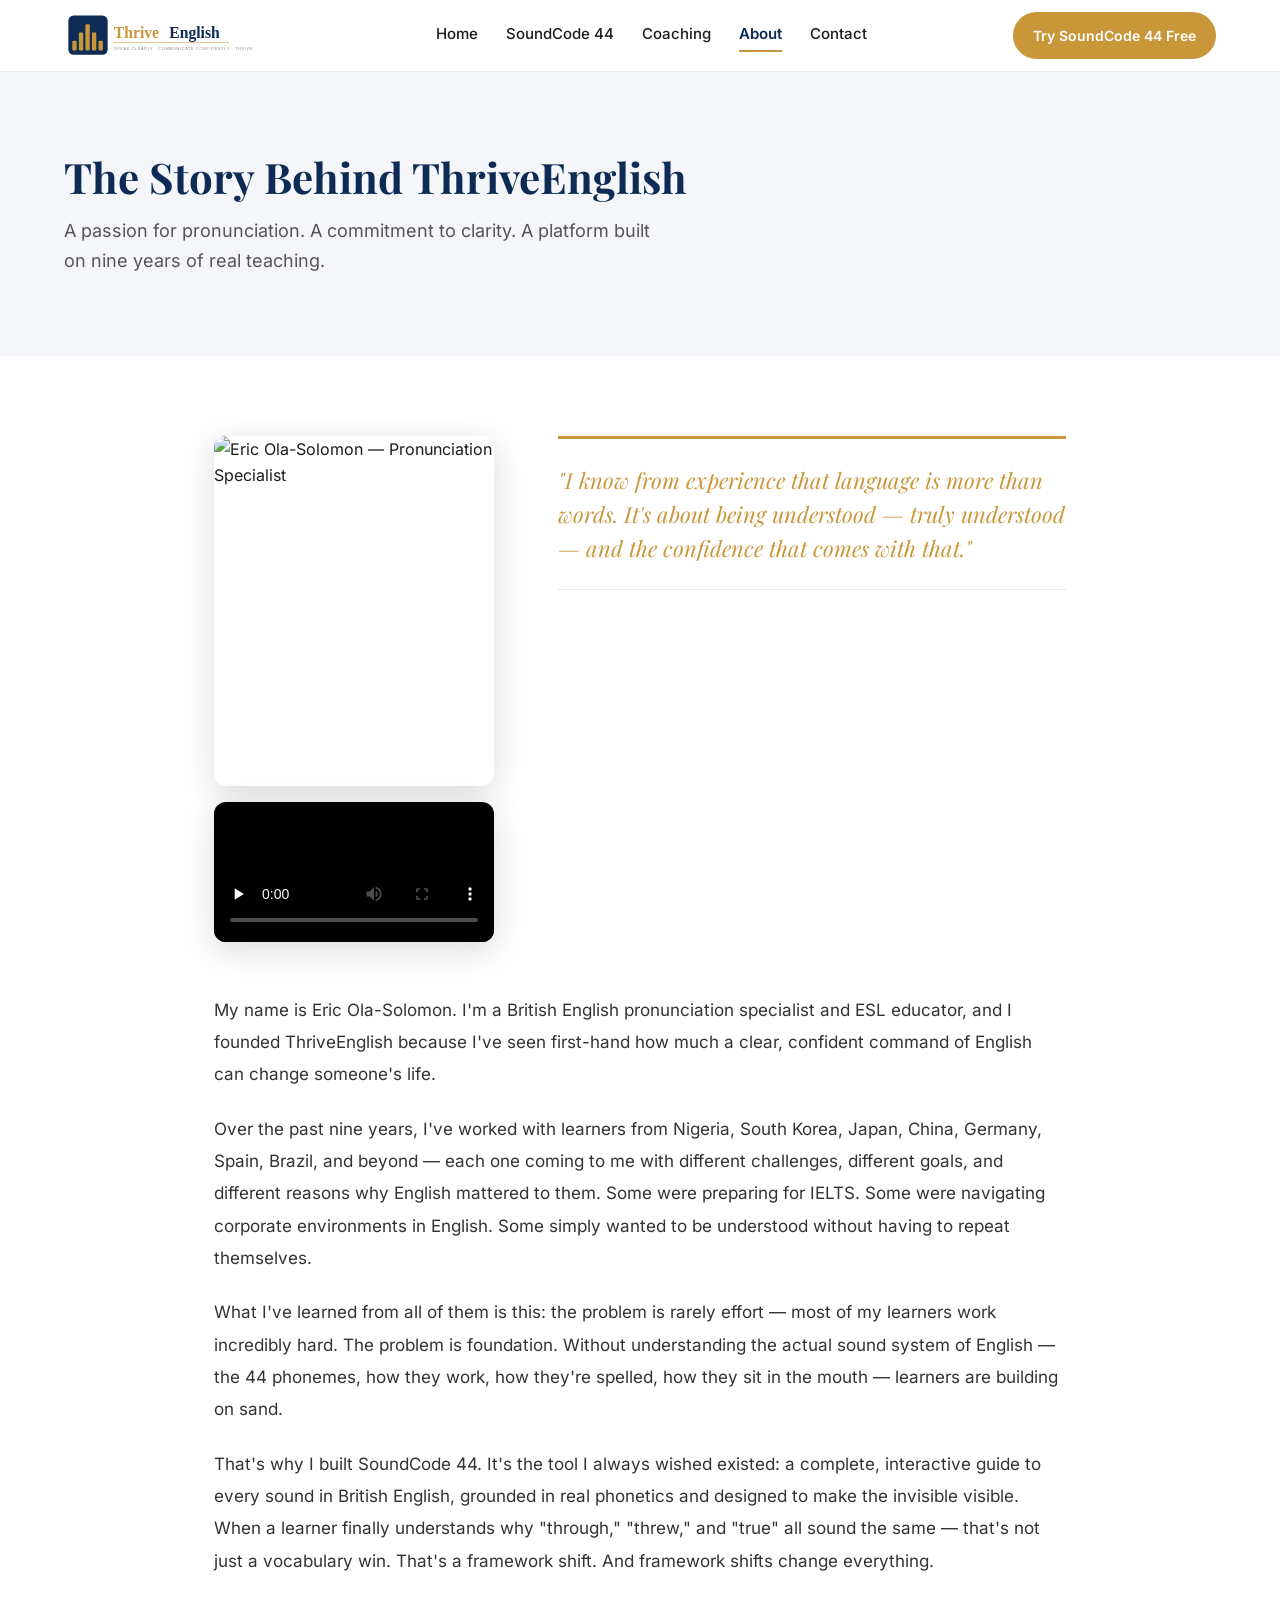
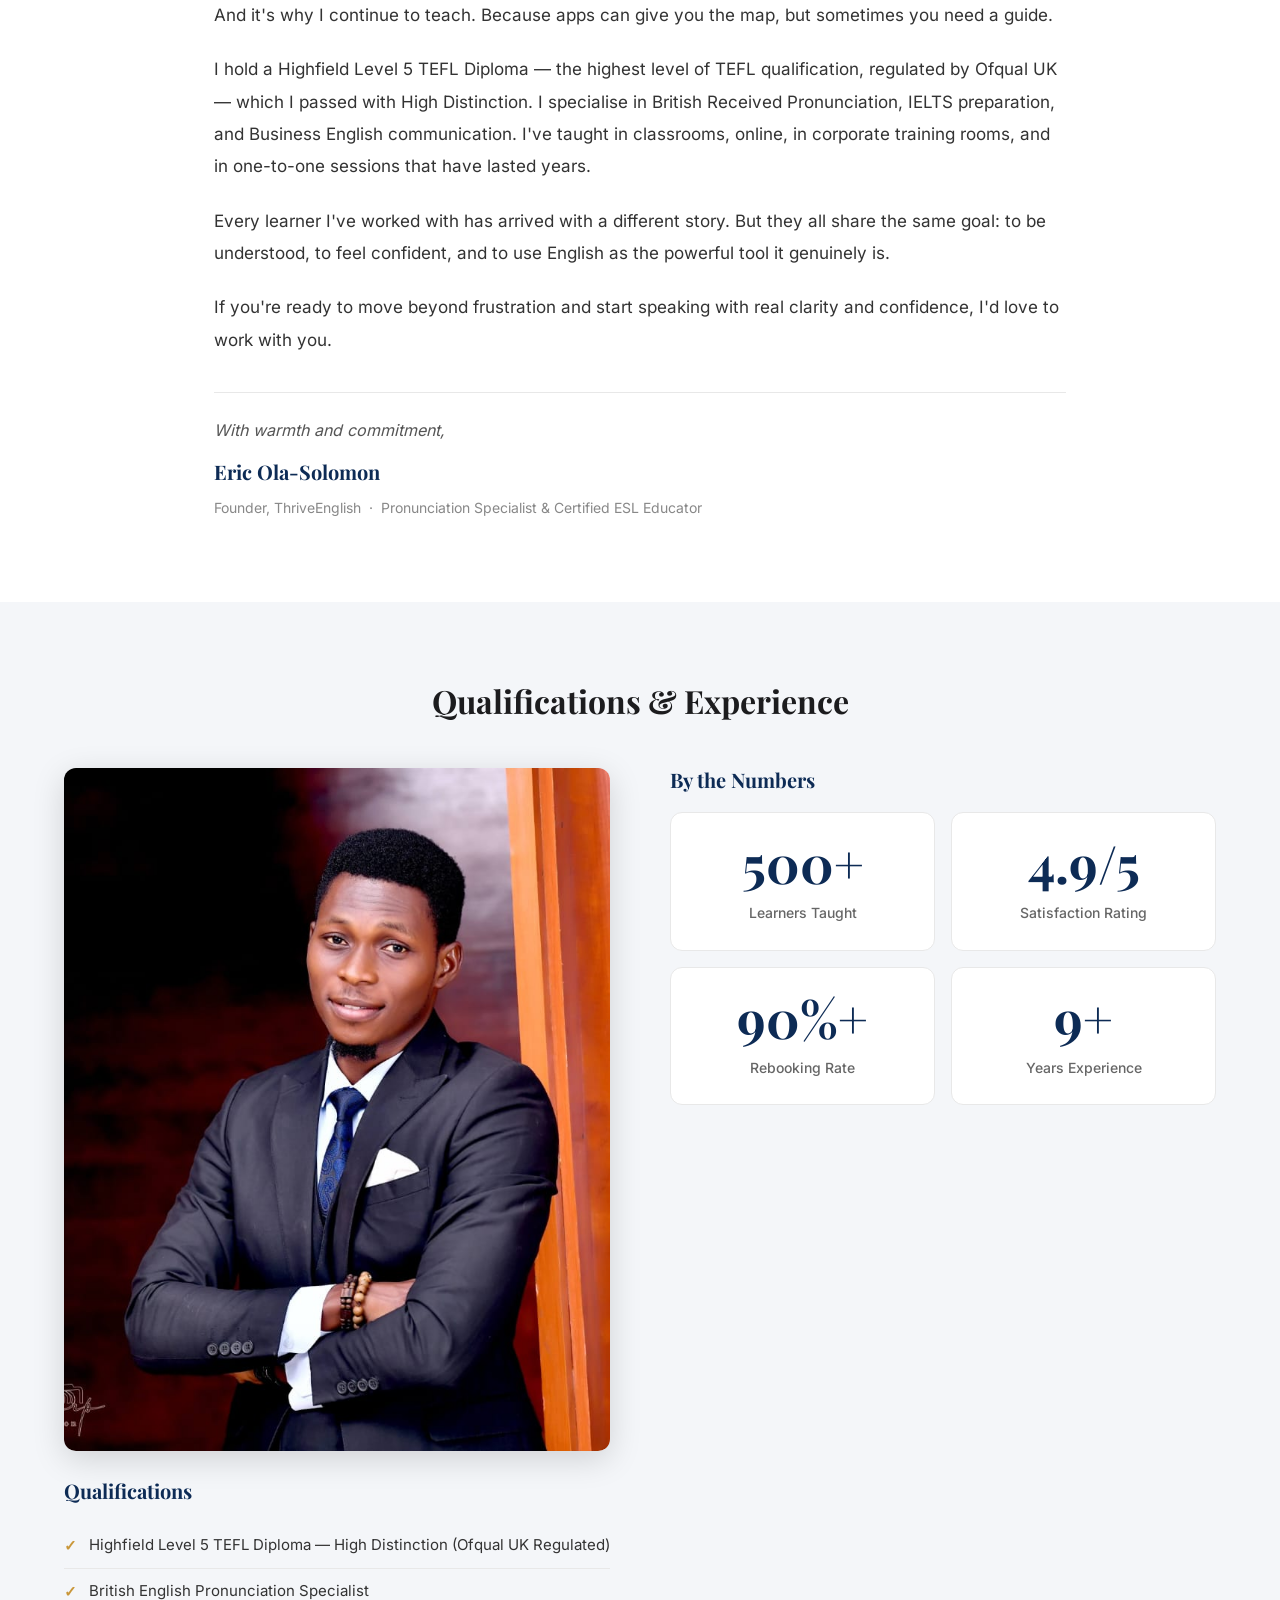
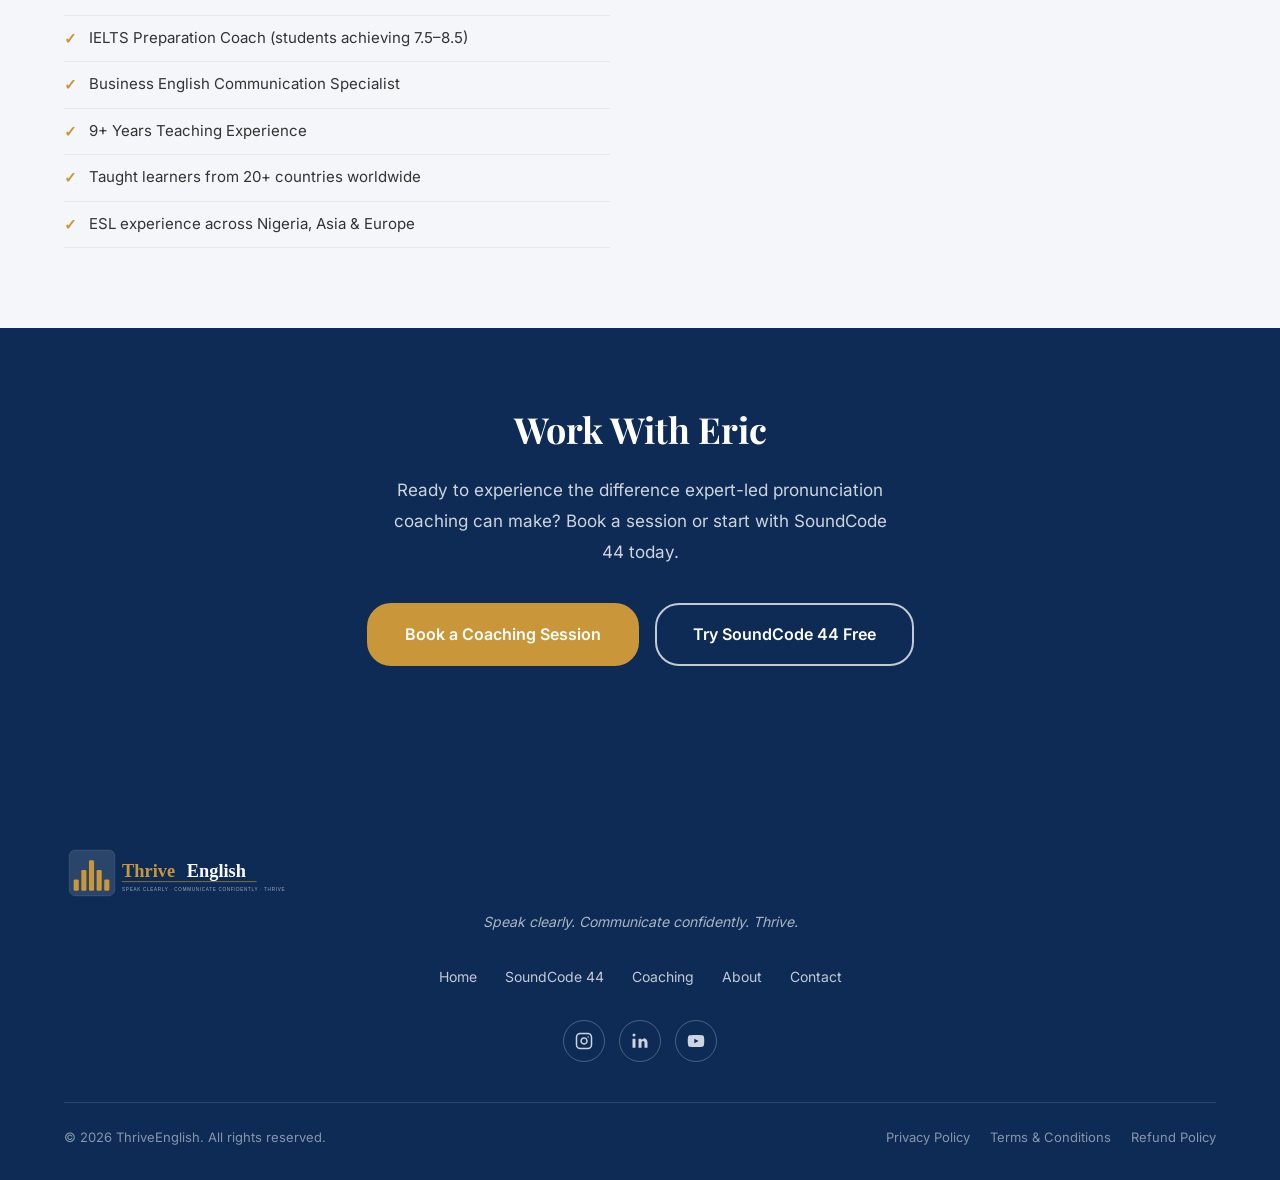
==== about.html @ a42ef521 "Initial commit - ThriveEnglish website" ====
<!DOCTYPE html>
<html lang="en">
<head>
  <meta charset="UTF-8">
  <meta name="viewport" content="width=device-width, initial-scale=1.0">
  <title>About Eric Ola-Solomon | ThriveEnglish</title>
  <meta name="description" content="Meet Eric Ola-Solomon &mdash; British English pronunciation specialist, Highfield Level 5 TEFL qualified with High Distinction, and founder of ThriveEnglish.">
  <meta name="keywords" content="Eric Ola-Solomon, ThriveEnglish founder, British English pronunciation, TEFL qualified, ESL educator, about">
  <meta property="og:title" content="About Eric Ola-Solomon | ThriveEnglish">
  <meta property="og:description" content="Meet Eric Ola-Solomon &mdash; pronunciation specialist, Level 5 TEFL qualified, and founder of ThriveEnglish.">
  <meta property="og:image" content="img/logo-stacked.svg">
  <link rel="icon" type="image/svg+xml" href="img/logo-icon.svg">
  <link rel="apple-touch-icon" href="img/logo-icon.svg">
  <meta property="og:type" content="website">
  <meta property="og:url" content="https://thriveenglish.com/about.html">
  <meta name="twitter:card" content="summary_large_image">
  <meta name="twitter:title" content="About Eric Ola-Solomon | ThriveEnglish">
  <meta name="twitter:description" content="Pronunciation specialist, Level 5 TEFL qualified, and founder of ThriveEnglish.">
  <meta name="twitter:image" content="img/og-image.jpg">
  <link rel="canonical" href="https://thriveenglish.com/about.html">
  <link rel="stylesheet" href="css/style.css">
  <link rel="stylesheet" href="css/pages.css">
</head>
<body>

  <!-- NAVBAR -->
  <nav class="navbar" id="navbar" role="navigation" aria-label="Main navigation">
    <div class="nav-container">
      <a href="index.html" class="nav-logo" aria-label="ThriveEnglish Home">
        <img src="img/logo-horizontal.svg" alt="ThriveEnglish" height="50">
      </a>
      <ul class="nav-links" id="navLinks" role="menubar">
        <li role="none"><a href="index.html" role="menuitem">Home</a></li>
        <li role="none"><a href="soundcode44.html" role="menuitem">SoundCode 44</a></li>
        <li role="none"><a href="coaching.html" role="menuitem">Coaching</a></li>
        <li role="none"><a href="about.html" role="menuitem">About</a></li>
        <li role="none"><a href="contact.html" role="menuitem">Contact</a></li>
        <li class="nav-mobile-cta" role="none">
          <a href="soundcode44.html" class="btn btn-primary" role="menuitem">Try SoundCode 44 Free</a>
        </li>
      </ul>
      <a href="soundcode44.html" class="btn btn-primary nav-cta">Try SoundCode 44 Free</a>
      <button class="hamburger" id="hamburger" aria-label="Open menu" aria-expanded="false" aria-controls="navLinks">
        <span></span><span></span><span></span>
      </button>
    </div>
  </nav>

  <main>

    <!-- HERO -->
    <section class="about-hero">
      <div class="container">
        <h1 class="fade-in">The Story Behind ThriveEnglish</h1>
        <p class="about-hero-sub fade-in fade-in-delay-1">A passion for pronunciation. A commitment to clarity. A platform built on nine years of real teaching.</p>
      </div>
    </section>

    <!-- MAIN ABOUT SECTION -->
    <section class="section bg-white">
      <div class="container" style="max-width: 900px;">

        <!-- Top: photo + pull quote -->
        <div class="about-main-grid">
          <div class="fade-in">
            <img src="img/eric-headshot.png"
                 alt="Eric Ola-Solomon &mdash; Pronunciation Specialist"
                 class="eric-photo"
                 style="aspect-ratio: 4/5; margin-bottom: 16px;">
            <video class="eric-video"
                   controls
                   poster="img/eric-headshot.png"
                   preload="none">
              <source src="img/eric-intro.mp4" type="video/mp4">
              Your browser does not support HTML5 video.
            </video>
          </div>
          <div class="fade-in fade-in-delay-1">
            <p class="pull-quote">"I know from experience that language is more than words. It's about being understood &mdash; truly understood &mdash; and the confidence that comes with that."</p>
          </div>
        </div>

        <!-- Body text -->
        <div class="about-body fade-in">
          <p>My name is Eric Ola-Solomon. I'm a British English pronunciation specialist and ESL educator, and I founded ThriveEnglish because I've seen first-hand how much a clear, confident command of English can change someone's life.</p>

          <p>Over the past nine years, I've worked with learners from Nigeria, South Korea, Japan, China, Germany, Spain, Brazil, and beyond &mdash; each one coming to me with different challenges, different goals, and different reasons why English mattered to them. Some were preparing for IELTS. Some were navigating corporate environments in English. Some simply wanted to be understood without having to repeat themselves.</p>

          <p>What I've learned from all of them is this: the problem is rarely effort &mdash; most of my learners work incredibly hard. The problem is foundation. Without understanding the actual sound system of English &mdash; the 44 phonemes, how they work, how they're spelled, how they sit in the mouth &mdash; learners are building on sand.</p>

          <p>That's why I built SoundCode 44. It's the tool I always wished existed: a complete, interactive guide to every sound in British English, grounded in real phonetics and designed to make the invisible visible. When a learner finally understands why "through," "threw," and "true" all sound the same &mdash; that's not just a vocabulary win. That's a framework shift. And framework shifts change everything.</p>

          <p>And it's why I continue to teach. Because apps can give you the map, but sometimes you need a guide.</p>

          <p>I hold a Highfield Level 5 TEFL Diploma &mdash; the highest level of TEFL qualification, regulated by Ofqual UK &mdash; which I passed with High Distinction. I specialise in British Received Pronunciation, IELTS preparation, and Business English communication. I've taught in classrooms, online, in corporate training rooms, and in one-to-one sessions that have lasted years.</p>

          <p>Every learner I've worked with has arrived with a different story. But they all share the same goal: to be understood, to feel confident, and to use English as the powerful tool it genuinely is.</p>

          <p>If you're ready to move beyond frustration and start speaking with real clarity and confidence, I'd love to work with you.</p>

          <div class="about-signoff">
            <em>With warmth and commitment,</em>
            <strong>Eric Ola-Solomon</strong>
            <span>Founder, ThriveEnglish &nbsp;&middot;&nbsp; Pronunciation Specialist &amp; Certified ESL Educator</span>
          </div>
        </div>

      </div>
    </section>

    <!-- CREDENTIALS SECTION -->
    <section class="section bg-light">
      <div class="container">
        <div class="text-center" style="margin-bottom: 48px;">
          <h2>Qualifications &amp; Experience</h2>
        </div>
        <div class="creds-grid">
          <div class="fade-in">
            <img src="img/eric-portrait.jpg"
                 alt="Eric Ola-Solomon"
                 class="eric-photo"
                 style="aspect-ratio: 4/5; margin-bottom: 28px;">
            <h3>Qualifications</h3>
            <ul class="qual-list">
              <li>Highfield Level 5 TEFL Diploma &mdash; High Distinction (Ofqual UK Regulated)</li>
              <li>British English Pronunciation Specialist</li>
              <li>IELTS Preparation Coach (students achieving 7.5&ndash;8.5)</li>
              <li>Business English Communication Specialist</li>
              <li>9+ Years Teaching Experience</li>
              <li>Taught learners from 20+ countries worldwide</li>
              <li>ESL experience across Nigeria, Asia &amp; Europe</li>
            </ul>
          </div>
          <div class="fade-in fade-in-delay-1">
            <h3>By the Numbers</h3>
            <div class="about-stats">
              <div class="about-stat">
                <span class="stat-number">500+</span>
                <span class="stat-label">Learners Taught</span>
              </div>
              <div class="about-stat">
                <span class="stat-number">4.9/5</span>
                <span class="stat-label">Satisfaction Rating</span>
              </div>
              <div class="about-stat">
                <span class="stat-number">90%+</span>
                <span class="stat-label">Rebooking Rate</span>
              </div>
              <div class="about-stat">
                <span class="stat-number">9+</span>
                <span class="stat-label">Years Experience</span>
              </div>
            </div>
          </div>
        </div>
      </div>
    </section>

    <!-- CTA -->
    <section class="section bg-navy text-center">
      <div class="container">
        <h2 class="fade-in" style="color: var(--white); font-size: 36px;">Work With Eric</h2>
        <p class="fade-in fade-in-delay-1" style="color: rgba(255,255,255,0.8); font-size: 17px; max-width: 500px; margin: 0 auto 36px; line-height: 1.8;">
          Ready to experience the difference expert-led pronunciation coaching can make? Book a session or start with SoundCode 44 today.
        </p>
        <div class="hero-btns fade-in fade-in-delay-2">
          <a href="coaching.html" class="btn btn-primary btn-lg">Book a Coaching Session</a>
          <a href="soundcode44.html" class="btn btn-outline-white btn-lg">Try SoundCode 44 Free</a>
        </div>
      </div>
    </section>

  </main>

  <!-- FOOTER -->
  <footer class="footer">
    <div class="footer-inner">
      <div class="footer-brand">
        <a href="index.html" class="footer-logo" aria-label="ThriveEnglish Home">
          <img src="img/logo-horizontal-reversed.svg" alt="ThriveEnglish" height="60">
        </a>
        <p class="footer-tagline">Speak clearly. Communicate confidently. Thrive.</p>
      </div>
      <nav class="footer-links-row" aria-label="Footer navigation">
        <a href="index.html">Home</a>
        <a href="soundcode44.html">SoundCode 44</a>
        <a href="coaching.html">Coaching</a>
        <a href="about.html">About</a>
        <a href="contact.html">Contact</a>
      </nav>
      <div class="footer-social">
        <a href="#" aria-label="Instagram">
          <svg width="18" height="18" viewBox="0 0 24 24" fill="none" stroke="currentColor" stroke-width="2" stroke-linecap="round" stroke-linejoin="round"><rect x="2" y="2" width="20" height="20" rx="5"/><path d="M16 11.37A4 4 0 1 1 12.63 8 4 4 0 0 1 16 11.37z"/><line x1="17.5" y1="6.5" x2="17.51" y2="6.5"/></svg>
        </a>
        <a href="#" aria-label="LinkedIn">
          <svg width="18" height="18" viewBox="0 0 24 24" fill="currentColor"><path d="M16 8a6 6 0 0 1 6 6v7h-4v-7a2 2 0 0 0-4 0v7h-4V9h4v1.5a5.4 5.4 0 0 1 4-1.5z"/><rect x="2" y="9" width="4" height="12"/><circle cx="4" cy="4" r="2"/></svg>
        </a>
        <a href="#" aria-label="YouTube">
          <svg width="18" height="18" viewBox="0 0 24 24" fill="currentColor"><path d="M22.54 6.42a2.78 2.78 0 0 0-1.95-1.96C18.88 4 12 4 12 4s-6.88 0-8.59.46a2.78 2.78 0 0 0-1.95 1.96A29 29 0 0 0 1 12a29 29 0 0 0 .46 5.58A2.78 2.78 0 0 0 3.41 19.6C5.12 20 12 20 12 20s6.88 0 8.59-.46a2.78 2.78 0 0 0 1.95-1.95A29 29 0 0 0 23 12a29 29 0 0 0-.46-5.58z"/><polygon points="9.75 15.02 15.5 12 9.75 8.98 9.75 15.02" fill="#0d2b55"/></svg>
        </a>
      </div>
      <hr class="footer-divider">
      <div class="footer-bottom">
        <p>&copy; 2026 ThriveEnglish. All rights reserved.</p>
        <div class="footer-legal">
          <a href="#">Privacy Policy</a>
          <a href="#">Terms &amp; Conditions</a>
          <a href="#">Refund Policy</a>
        </div>
      </div>
    </div>
  </footer>

  <script src="js/main.js"></script>
</body>
</html>
---- css/style.css ----
/* ═══════════════════════════════════════════
   ThriveEnglish — style.css (Global Styles)
   ═══════════════════════════════════════════ */

/* ─── Local Fonts (@font-face) ─── */
@font-face {
  font-family: 'Playfair Display';
  src: url('../fonts/PlayfairDisplay-Regular.woff2') format('woff2');
  font-weight: 400;
  font-style: normal;
  font-display: swap;
}
@font-face {
  font-family: 'Playfair Display';
  src: url('../fonts/PlayfairDisplay-Italic.woff2') format('woff2');
  font-weight: 400;
  font-style: italic;
  font-display: swap;
}
@font-face {
  font-family: 'Playfair Display';
  src: url('../fonts/PlayfairDisplay-Bold.woff2') format('woff2');
  font-weight: 700;
  font-style: normal;
  font-display: swap;
}
@font-face {
  font-family: 'Playfair Display';
  src: url('../fonts/PlayfairDisplay-Black.woff2') format('woff2');
  font-weight: 900;
  font-style: normal;
  font-display: swap;
}

@font-face {
  font-family: 'Inter';
  src: url('../fonts/Inter-Light.woff2') format('woff2');
  font-weight: 300;
  font-style: normal;
  font-display: swap;
}
@font-face {
  font-family: 'Inter';
  src: url('../fonts/Inter-Regular.woff2') format('woff2');
  font-weight: 400;
  font-style: normal;
  font-display: swap;
}
@font-face {
  font-family: 'Inter';
  src: url('../fonts/Inter-Medium.woff2') format('woff2');
  font-weight: 500;
  font-style: normal;
  font-display: swap;
}
@font-face {
  font-family: 'Inter';
  src: url('../fonts/Inter-SemiBold.woff2') format('woff2');
  font-weight: 600;
  font-style: normal;
  font-display: swap;
}
@font-face {
  font-family: 'Inter';
  src: url('../fonts/Inter-Bold.woff2') format('woff2');
  font-weight: 700;
  font-style: normal;
  font-display: swap;
}

@font-face {
  font-family: 'Noto Sans Mono';
  src: url('../fonts/NotoSansMono-Regular.woff2') format('woff2');
  font-weight: 400;
  font-style: normal;
  font-display: swap;
}
@font-face {
  font-family: 'Noto Sans Mono';
  src: url('../fonts/NotoSansMono-SemiBold.woff2') format('woff2');
  font-weight: 600;
  font-style: normal;
  font-display: swap;
}

/* ─── Reset ─── */
*, *::before, *::after {
  box-sizing: border-box;
  margin: 0;
  padding: 0;
}

/* ─── CSS Variables ─── */
:root {
  --navy:       #0d2b55;
  --gold:       #c9973a;
  --gold-dark:  #b8851e;
  --teal:       #1a7a6e;
  --bg:         #fdf9f3;
  --white:      #ffffff;
  --text:       #1c1c1e;
  --light-grey: #f4f6f9;
  --border:     #e8e8e8;

  --font-heading: 'Playfair Display', Georgia, 'Times New Roman', serif;
  --font-body:    'Inter', -apple-system, BlinkMacSystemFont, 'Segoe UI', sans-serif;
  --font-mono:    'Noto Sans Mono', 'Courier New', monospace;

  --nav-height:       72px;
  --max-width:        1200px;
  --radius-btn:       24px;
  --radius-card:      12px;
  --shadow-card:      0 2px 16px rgba(0,0,0,0.07);
  --shadow-card-hover:0 8px 32px rgba(0,0,0,0.13);
  --transition:       0.2s ease;
}

/* ─── Base ─── */
html { scroll-behavior: smooth; font-size: 16px; }

body {
  font-family: 'Inter', -apple-system, BlinkMacSystemFont, 'Segoe UI', sans-serif;
  color: var(--text);
  background-color: var(--bg);
  line-height: 1.65;
  -webkit-font-smoothing: antialiased;
  overflow-x: hidden;
}

body.no-scroll { overflow: hidden; }

img { max-width: 100%; height: auto; display: block; }

a { color: inherit; text-decoration: none; transition: color var(--transition); }

ul, ol { list-style: none; }

button { font-family: var(--font-body); }

p { margin-bottom: 1em; }
p:last-child { margin-bottom: 0; }

/* ─── Typography ─── */
h1, h2, h3, h4, h5 {
  font-family: 'Playfair Display', Georgia, 'Times New Roman', serif;
  line-height: 1.2;
  font-weight: 700;
}

code, .ipa, .phoneme-symbol, .pattern-spelling {
  font-family: 'Noto Sans Mono', 'Courier New', monospace;
}

h1 { font-size: 48px; }
h2 { font-size: 32px; margin-bottom: 24px; }
h3 { font-size: 22px; margin-bottom: 12px; }

/* ─── Layout ─── */
.container {
  max-width: var(--max-width);
  margin: 0 auto;
  padding: 0 24px;
}

.section    { padding: 80px 0; }
.section-sm { padding: 60px 0; }

.text-center { text-align: center; }

.section-label {
  display: block;
  font-family: var(--font-body);
  font-size: 12px;
  font-weight: 700;
  letter-spacing: 2.5px;
  text-transform: uppercase;
  color: var(--gold);
  margin-bottom: 14px;
}

/* ─── Grid Utilities ─── */
.grid-2 { display: grid; grid-template-columns: 1fr 1fr; gap: 28px; }
.grid-3 { display: grid; grid-template-columns: repeat(3, 1fr); gap: 28px; }
.grid-4 { display: grid; grid-template-columns: repeat(4, 1fr); gap: 24px; }

/* ─── Background Utilities ─── */
.bg-navy  { background-color: var(--navy); }
.bg-white { background-color: var(--white); }
.bg-light { background-color: var(--light-grey); }
.bg-cream { background-color: var(--bg); }

/* ═══════════════════════════════════
   NAVBAR
   ═══════════════════════════════════ */
.navbar {
  position: fixed;
  top: 0; left: 0; right: 0;
  z-index: 1000;
  height: var(--nav-height);
  background: var(--white);
  border-bottom: 1px solid var(--border);
  transition: box-shadow 0.3s ease, border-color 0.3s ease;
}

.navbar.scrolled {
  box-shadow: 0 2px 24px rgba(0,0,0,0.10);
  border-bottom-color: transparent;
}

.nav-container {
  max-width: var(--max-width);
  margin: 0 auto;
  padding: 0 24px;
  height: 100%;
  display: flex;
  align-items: center;
  justify-content: space-between;
  gap: 24px;
}

.nav-logo {
  flex-shrink: 0;
  line-height: 1;
  display: flex;
  align-items: center;
  /* fallback text styles if SVG fails to load */
  font-family: var(--font-heading);
  font-size: 22px;
  font-weight: 700;
  color: var(--navy);
}

.nav-logo img {
  display: block;
  height: 48px;
  width: auto;
}

.nav-links {
  display: flex;
  align-items: center;
  gap: 28px;
  flex: 1;
  justify-content: center;
}

.nav-links li { display: flex; }

.nav-links a {
  font-size: 15px;
  font-weight: 500;
  color: var(--text);
  padding-bottom: 3px;
  position: relative;
  white-space: nowrap;
}

.nav-links a::after {
  content: '';
  position: absolute;
  bottom: -3px; left: 0;
  width: 0; height: 2px;
  background: var(--gold);
  transition: width var(--transition);
}

.nav-links a:hover { color: var(--navy); }
.nav-links a:hover::after,
.nav-links a.active::after { width: 100%; }

.nav-links a.active {
  color: var(--navy);
  font-weight: 600;
}

/* Mobile CTA inside nav overlay — hidden on desktop */
.nav-links .nav-mobile-cta { display: none; }

.nav-cta {
  flex-shrink: 0;
  font-size: 14px !important;
  padding: 10px 18px !important;
}

/* ─── Hamburger ─── */
.hamburger {
  display: none;
  flex-direction: column;
  justify-content: space-between;
  width: 28px;
  height: 20px;
  background: none;
  border: none;
  cursor: pointer;
  padding: 0;
  flex-shrink: 0;
  z-index: 1001;
}

.hamburger span {
  display: block;
  height: 2px;
  width: 100%;
  background: var(--navy);
  border-radius: 2px;
  transition: transform 0.3s ease, opacity 0.3s ease, background 0.3s ease;
  transform-origin: center;
}

.hamburger.open span:nth-child(1) {
  transform: translateY(9px) rotate(45deg);
  background: var(--white);
}
.hamburger.open span:nth-child(2) { opacity: 0; }
.hamburger.open span:nth-child(3) {
  transform: translateY(-9px) rotate(-45deg);
  background: var(--white);
}

/* ═══════════════════════════════════
   BUTTONS
   ═══════════════════════════════════ */
.btn {
  display: inline-flex;
  align-items: center;
  justify-content: center;
  gap: 8px;
  padding: 12px 28px;
  border-radius: var(--radius-btn);
  font-family: var(--font-body);
  font-size: 15px;
  font-weight: 600;
  cursor: pointer;
  border: 2px solid transparent;
  text-decoration: none;
  white-space: nowrap;
  min-height: 44px;
  transition: background-color var(--transition), border-color var(--transition),
              color var(--transition), transform var(--transition), box-shadow var(--transition);
}

.btn-primary {
  background: var(--gold);
  color: var(--white);
  border-color: var(--gold);
}
.btn-primary:hover {
  background: var(--gold-dark);
  border-color: var(--gold-dark);
  transform: translateY(-1px);
  box-shadow: 0 4px 14px rgba(201,151,58,0.4);
}

.btn-secondary {
  background: transparent;
  color: var(--navy);
  border-color: var(--navy);
}
.btn-secondary:hover {
  background: var(--navy);
  color: var(--white);
  transform: translateY(-1px);
}

.btn-outline-white {
  background: transparent;
  color: var(--white);
  border-color: rgba(255,255,255,0.75);
}
.btn-outline-white:hover {
  background: var(--white);
  color: var(--navy);
  border-color: var(--white);
  transform: translateY(-1px);
}

.btn-lg { padding: 16px 36px; font-size: 16px; }
.btn-full { width: 100%; display: flex; }

/* ═══════════════════════════════════
   CARDS
   ═══════════════════════════════════ */
.card {
  background: var(--white);
  border-radius: var(--radius-card);
  border: 1px solid var(--border);
  box-shadow: var(--shadow-card);
  padding: 28px;
  transition: transform var(--transition), box-shadow var(--transition);
}

.card:hover {
  transform: translateY(-3px);
  box-shadow: var(--shadow-card-hover);
}

/* ═══════════════════════════════════
   FOOTER
   ═══════════════════════════════════ */
.footer {
  background: var(--navy);
  color: var(--white);
  padding: 60px 0 32px;
  text-align: center;
}

.footer-inner {
  max-width: var(--max-width);
  margin: 0 auto;
  padding: 0 24px;
}

.footer-brand { margin-bottom: 32px; }

.footer-logo {
  display: block;
  margin-bottom: 8px;
  /* fallback text styles if SVG fails to load */
  font-family: var(--font-heading);
  font-size: 26px;
  font-weight: 700;
  color: var(--white);
}

.footer-logo img {
  display: block;
  height: 56px;
  width: auto;
}

.footer-tagline {
  font-size: 14px;
  color: rgba(255,255,255,0.65);
  font-style: italic;
  margin: 0;
}

.footer-links-row {
  display: flex;
  flex-wrap: wrap;
  justify-content: center;
  gap: 10px 28px;
  margin-bottom: 32px;
}

.footer-links-row a {
  font-size: 14px;
  color: rgba(255,255,255,0.75);
}
.footer-links-row a:hover { color: var(--gold); }

.footer-social {
  display: flex;
  justify-content: center;
  gap: 14px;
  margin-bottom: 40px;
}

.footer-social a {
  width: 42px;
  height: 42px;
  border-radius: 50%;
  border: 1px solid rgba(255,255,255,0.25);
  display: flex;
  align-items: center;
  justify-content: center;
  color: rgba(255,255,255,0.8);
  transition: all var(--transition);
}

.footer-social a:hover {
  border-color: var(--gold);
  color: var(--gold);
}

.footer-social svg { display: block; }

.footer-divider {
  border: none;
  border-top: 1px solid rgba(255,255,255,0.12);
  margin-bottom: 24px;
}

.footer-bottom {
  display: flex;
  flex-wrap: wrap;
  justify-content: space-between;
  align-items: center;
  gap: 12px;
  text-align: left;
}

.footer-bottom p {
  font-size: 13px;
  color: rgba(255,255,255,0.5);
  margin: 0;
}

.footer-legal { display: flex; gap: 20px; flex-wrap: wrap; }

.footer-legal a {
  font-size: 13px;
  color: rgba(255,255,255,0.5);
}
.footer-legal a:hover { color: var(--gold); }

/* ═══════════════════════════════════
   FADE-IN ANIMATIONS
   ═══════════════════════════════════ */
.fade-in {
  opacity: 0;
  transform: translateY(24px);
  transition: opacity 0.6s ease, transform 0.6s ease;
}
.fade-in.visible { opacity: 1; transform: translateY(0); }

.fade-in-delay-1 { transition-delay: 0.1s; }
.fade-in-delay-2 { transition-delay: 0.2s; }
.fade-in-delay-3 { transition-delay: 0.3s; }
.fade-in-delay-4 { transition-delay: 0.4s; }

/* ═══════════════════════════════════
   RESPONSIVE — GLOBAL
   ═══════════════════════════════════ */
@media (max-width: 1199px) {
  .nav-links { gap: 20px; }
  h1 { font-size: 40px; }
}

@media (max-width: 767px) {
  h1 { font-size: 32px; }
  h2 { font-size: 24px; }
  h3 { font-size: 20px; }

  /* Show hamburger, hide desktop nav */
  .hamburger { display: flex; }
  .nav-cta   { display: none; }

  /* Mobile full-screen nav overlay */
  .nav-links {
    position: fixed;
    top: 0; left: 0; right: 0; bottom: 0;
    background: var(--navy);
    z-index: 999;
    flex-direction: column;
    align-items: center;
    justify-content: center;
    gap: 4px;
    padding: 80px 24px 48px;
    opacity: 0;
    visibility: hidden;
    transition: opacity 0.3s ease, visibility 0.3s ease;
  }
  .nav-links.open { opacity: 1; visibility: visible; }

  .nav-links li { width: 100%; justify-content: center; }

  .nav-links a {
    font-size: 26px;
    color: var(--white);
    font-family: var(--font-heading);
    padding: 10px 0;
    display: block;
    text-align: center;
  }
  .nav-links a::after  { display: none; }
  .nav-links a:hover,
  .nav-links a.active  { color: var(--gold); }

  .nav-links .nav-mobile-cta {
    display: flex;
    justify-content: center;
    margin-top: 20px;
  }
  .nav-links .nav-mobile-cta a { font-size: 15px !important; }

  /* Grids */
  .grid-2 { grid-template-columns: 1fr; }
  .grid-3 { grid-template-columns: 1fr; }
  .grid-4 { grid-template-columns: 1fr 1fr; }

  .section    { padding: 60px 0; }
  .section-sm { padding: 40px 0; }

  /* Footer */
  .footer-bottom { flex-direction: column; align-items: center; text-align: center; }
  .footer-legal  { justify-content: center; }
}
---- css/pages.css ----
/* ═══════════════════════════════════════════
   ThriveEnglish — pages.css (Page-specific)
   ═══════════════════════════════════════════ */

/* ─── Offset for fixed nav ─── */
main { padding-top: var(--nav-height); }

/* ═══════════════════════════════════
   HERO SECTIONS
   ═══════════════════════════════════ */
.hero {
  background: var(--navy);
  color: var(--white);
  text-align: center;
  padding: 100px 20px;
}

.hero h1 {
  color: var(--white);
  margin-bottom: 20px;
  max-width: 720px;
  margin-left: auto;
  margin-right: auto;
}

.hero-sub {
  font-size: 20px;
  color: rgba(255,255,255,0.85);
  max-width: 620px;
  margin: 0 auto 36px;
  line-height: 1.75;
}

.hero-btns {
  display: flex;
  gap: 16px;
  justify-content: center;
  flex-wrap: wrap;
  margin-bottom: 40px;
}

/* Trust bar */
.trust-bar {
  display: flex;
  flex-wrap: wrap;
  justify-content: center;
  align-items: center;
  gap: 6px 0;
  font-size: 13px;
  color: var(--gold);
}

.trust-item { display: flex; align-items: center; gap: 4px; padding: 0 16px; }

.trust-divider {
  color: rgba(255,255,255,0.2);
  font-size: 18px;
  line-height: 1;
}

/* ═══════════════════════════════════
   HOME PAGE
   ═══════════════════════════════════ */

/* — What We Offer — */
.offer-card-icon { font-size: 36px; margin-bottom: 14px; display: block; }

.offer-card-subtitle {
  font-size: 12px;
  font-weight: 700;
  letter-spacing: 1.5px;
  text-transform: uppercase;
  color: var(--gold);
  margin-bottom: 8px;
  display: block;
}

.offer-card h3 { font-size: 22px; color: var(--navy); margin-bottom: 10px; }

.offer-card p { font-size: 15px; color: #444; line-height: 1.75; margin-bottom: 16px; }

.card-link {
  color: var(--gold);
  font-weight: 600;
  font-size: 15px;
  transition: color var(--transition);
  display: inline-flex;
  align-items: center;
  gap: 4px;
}
.card-link:hover { color: var(--gold-dark); }

/* — How It Works — */
.steps-grid {
  display: grid;
  grid-template-columns: repeat(4, 1fr);
  gap: 0;
  position: relative;
}

.steps-grid::before {
  content: '';
  position: absolute;
  top: 27px;
  left: calc(12.5% + 24px);
  right: calc(12.5% + 24px);
  height: 2px;
  background: var(--border);
  z-index: 0;
}

.step {
  text-align: center;
  padding: 0 16px;
  position: relative;
  z-index: 1;
}

.step-number {
  width: 54px;
  height: 54px;
  border-radius: 50%;
  background: var(--navy);
  color: var(--white);
  font-family: var(--font-heading);
  font-size: 22px;
  font-weight: 700;
  display: flex;
  align-items: center;
  justify-content: center;
  margin: 0 auto 20px;
}

.step h3 { font-size: 18px; color: var(--navy); margin-bottom: 10px; }
.step p  { font-size: 14px; color: #555; line-height: 1.75; }

/* — SoundCode 44 Feature Block (navy bg) — */
.sc-feature { background: var(--navy); }

.sc-feature-grid {
  display: grid;
  grid-template-columns: 1fr 1fr;
  gap: 64px;
  align-items: center;
}

.sc-label {
  font-size: 12px;
  font-weight: 700;
  letter-spacing: 2px;
  text-transform: uppercase;
  color: var(--gold);
  margin-bottom: 14px;
  display: block;
}

.sc-feature h2 { color: var(--white); font-size: 38px; margin-bottom: 8px; }

.sc-feature-sub {
  font-size: 18px;
  color: rgba(255,255,255,0.75);
  margin-bottom: 20px;
  font-style: italic;
}

.sc-feature p {
  color: rgba(255,255,255,0.8);
  line-height: 1.85;
  margin-bottom: 28px;
}

.feature-checklist { margin-bottom: 32px; }

.feature-checklist li {
  display: flex;
  align-items: flex-start;
  gap: 10px;
  color: rgba(255,255,255,0.85);
  font-size: 15px;
  margin-bottom: 11px;
  line-height: 1.5;
}

.feature-checklist li::before {
  content: '✓';
  color: var(--gold);
  font-weight: 700;
  flex-shrink: 0;
  margin-top: 1px;
}

.sc-cta-note {
  display: block;
  margin-top: 12px;
  font-size: 13px;
  color: rgba(255,255,255,0.6);
}

/* — Phoneme Mockup Card — */
.phoneme-mockup {
  background: rgba(255,255,255,0.07);
  border: 2px solid rgba(255,255,255,0.2);
  border-radius: 20px;
  padding: 40px 32px;
  text-align: center;
}

.phoneme-symbol {
  font-family: var(--font-mono);
  font-size: 60px;
  color: var(--gold);
  display: block;
  margin-bottom: 4px;
  line-height: 1;
}

.phoneme-name {
  font-family: var(--font-heading);
  font-size: 20px;
  color: rgba(255,255,255,0.9);
  margin-bottom: 20px;
}

.phoneme-words {
  display: flex;
  flex-wrap: wrap;
  justify-content: center;
  gap: 8px;
  margin-bottom: 24px;
}

.phoneme-word {
  background: rgba(255,255,255,0.12);
  color: rgba(255,255,255,0.9);
  padding: 4px 14px;
  border-radius: 20px;
  font-size: 14px;
}

.phoneme-audio-btn {
  background: var(--gold);
  color: var(--white);
  border: none;
  padding: 11px 24px;
  border-radius: var(--radius-btn);
  font-size: 14px;
  font-weight: 600;
  cursor: pointer;
  margin-bottom: 28px;
  display: inline-flex;
  align-items: center;
  gap: 6px;
  transition: background var(--transition);
  font-family: var(--font-body);
}
.phoneme-audio-btn:hover { background: var(--gold-dark); }

.phoneme-patterns { text-align: left; }

.phoneme-patterns-label {
  font-size: 11px;
  font-weight: 700;
  letter-spacing: 2px;
  text-transform: uppercase;
  color: rgba(255,255,255,0.4);
  margin-bottom: 12px;
  display: block;
}

.pattern-row {
  display: flex;
  align-items: center;
  gap: 10px;
  margin-bottom: 8px;
}

.pattern-spelling {
  font-family: var(--font-mono);
  font-size: 16px;
  color: var(--gold);
  min-width: 28px;
}

.pattern-example { color: rgba(255,255,255,0.75); font-size: 14px; }

/* — About Preview — */
.about-preview-grid {
  display: grid;
  grid-template-columns: 300px 1fr;
  gap: 60px;
  align-items: start;
}

.photo-placeholder {
  background: var(--light-grey);
  border-radius: 12px;
  width: 100%;
  aspect-ratio: 300 / 350;
  display: flex;
  align-items: center;
  justify-content: center;
  color: #aaa;
  font-size: 14px;
  border: 2px dashed var(--border);
  flex-shrink: 0;
}

.credential-chips {
  display: flex;
  flex-wrap: wrap;
  gap: 8px;
  margin: 20px 0 24px;
}

.chip {
  background: var(--navy);
  color: var(--white);
  padding: 6px 16px;
  border-radius: 20px;
  font-size: 12px;
  font-weight: 600;
  letter-spacing: 0.3px;
}

/* — Social Proof / Stats — */
.stats-grid {
  display: grid;
  grid-template-columns: repeat(4, 1fr);
  gap: 24px;
  text-align: center;
  margin-bottom: 60px;
}

.stat-number {
  font-family: var(--font-heading);
  font-size: 52px;
  color: var(--navy);
  font-weight: 700;
  display: block;
  line-height: 1;
  margin-bottom: 10px;
}

.stat-label {
  font-size: 14px;
  color: #666;
  font-weight: 500;
  line-height: 1.4;
}

/* Testimonials */
.testimonial-card { border-left: 4px solid var(--gold); }

.testimonial-stars { font-size: 15px; color: var(--gold); margin-bottom: 12px; }

.testimonial-quote {
  font-style: italic;
  font-size: 15px;
  color: #444;
  line-height: 1.75;
  margin-bottom: 16px;
}

.testimonial-author { font-size: 14px; font-weight: 700; color: var(--navy); }

/* ═══════════════════════════════════
   SOUNDCODE 44 PAGE
   ═══════════════════════════════════ */

/* Problem section */
.problem-text {
  max-width: 720px;
  margin: 0 auto;
  text-align: center;
}

.problem-text p { font-size: 18px; line-height: 1.85; color: #333; }

/* Feature cards 3×2 */
.feature-card-icon { font-size: 34px; margin-bottom: 14px; display: block; }

.feature-card h3 { font-size: 18px; color: var(--navy); margin-bottom: 10px; }

.feature-card p { font-size: 14px; color: #555; line-height: 1.75; }

/* Pricing */
.pricing-scroll-wrapper {
  overflow-x: auto;
  -webkit-overflow-scrolling: touch;
  padding-bottom: 8px;
}

.pricing-grid {
  display: grid;
  grid-template-columns: repeat(4, 1fr);
  gap: 20px;
  min-width: 0;
}

.pricing-card {
  position: relative;
  display: flex;
  flex-direction: column;
}

.pricing-card.featured-gold  { border: 2px solid var(--gold); }
.pricing-card.featured-teal  { border: 2px solid var(--teal); }

.pricing-badge {
  position: absolute;
  top: -14px;
  left: 50%;
  transform: translateX(-50%);
  background: var(--gold);
  color: var(--white);
  padding: 4px 16px;
  border-radius: 20px;
  font-size: 12px;
  font-weight: 700;
  white-space: nowrap;
}

.pricing-badge.teal { background: var(--teal); }

.pricing-name {
  font-size: 13px;
  font-weight: 700;
  letter-spacing: 1.5px;
  text-transform: uppercase;
  color: #888;
  margin-bottom: 10px;
}

.pricing-price {
  font-family: var(--font-heading);
  font-size: 42px;
  color: var(--navy);
  font-weight: 700;
  line-height: 1;
  margin-bottom: 6px;
}

.pricing-period { font-size: 13px; color: #999; margin-bottom: 22px; }

.pricing-features {
  flex: 1;
  margin-bottom: 24px;
}

.pricing-features li {
  font-size: 14px;
  color: #444;
  padding: 8px 0;
  border-bottom: 1px solid var(--border);
  display: flex;
  align-items: flex-start;
  gap: 8px;
  line-height: 1.4;
}

.pricing-features li::before {
  content: '✓';
  color: var(--teal);
  font-weight: 700;
  flex-shrink: 0;
  margin-top: 1px;
}

.pricing-note {
  font-size: 12px;
  color: #aaa;
  text-align: center;
  margin-top: 14px;
}

/* FAQ Accordion */
.faq-list { max-width: 760px; margin: 0 auto; }

.faq-item {
  border: 1px solid var(--border);
  border-radius: 10px;
  margin-bottom: 12px;
  overflow: hidden;
  background: var(--white);
}

.faq-question {
  width: 100%;
  text-align: left;
  background: none;
  border: none;
  padding: 20px 24px;
  font-size: 16px;
  font-weight: 600;
  color: var(--navy);
  cursor: pointer;
  display: flex;
  justify-content: space-between;
  align-items: center;
  gap: 16px;
  font-family: var(--font-body);
  transition: background var(--transition);
  min-height: 44px;
}
.faq-question:hover { background: var(--light-grey); }

.faq-icon {
  flex-shrink: 0;
  width: 26px;
  height: 26px;
  border-radius: 50%;
  background: var(--navy);
  color: var(--white);
  display: flex;
  align-items: center;
  justify-content: center;
  font-size: 18px;
  line-height: 1;
  transition: transform 0.3s ease, background 0.3s ease;
  font-weight: 400;
}
.faq-item.open .faq-icon {
  transform: rotate(45deg);
  background: var(--gold);
}

.faq-answer {
  max-height: 0;
  overflow: hidden;
  transition: max-height 0.35s ease, padding 0.2s ease;
  padding: 0 24px;
}
.faq-item.open .faq-answer {
  max-height: 400px;
  padding: 0 24px 22px;
}
.faq-answer p { font-size: 15px; color: #444; line-height: 1.75; }

/* ═══════════════════════════════════
   COACHING PAGE
   ═══════════════════════════════════ */

.coaching-card-icon { font-size: 36px; margin-bottom: 14px; display: block; }
.coaching-card h3   { font-size: 20px; color: var(--navy); margin-bottom: 10px; }
.coaching-card p    { font-size: 15px; color: #444; line-height: 1.75; }

/* Coach credentials block */
.coach-cred-grid {
  display: grid;
  grid-template-columns: 280px 1fr;
  gap: 60px;
  align-items: start;
}

.coach-cred-grid h2 { color: var(--white); margin-bottom: 8px; }

.coach-sub {
  color: rgba(255,255,255,0.75);
  font-style: italic;
  font-size: 16px;
  margin-bottom: 24px;
}

.coach-body { color: rgba(255,255,255,0.8); line-height: 1.85; font-size: 15px; }

.cred-list { margin-top: 24px; }

.cred-list li {
  display: flex;
  align-items: flex-start;
  gap: 12px;
  color: rgba(255,255,255,0.85);
  font-size: 15px;
  padding: 10px 0;
  border-bottom: 1px solid rgba(255,255,255,0.1);
  line-height: 1.5;
}

.cred-list li::before {
  content: '✓';
  color: var(--gold);
  font-weight: 700;
  flex-shrink: 0;
  margin-top: 1px;
}

/* Coaching pricing */
.coaching-pricing-grid {
  display: grid;
  grid-template-columns: repeat(3, 1fr);
  gap: 24px;
}

/* ═══════════════════════════════════
   ABOUT PAGE
   ═══════════════════════════════════ */

.about-hero { background: var(--light-grey); padding: 80px 0; }

.about-hero h1 {
  font-family: var(--font-heading);
  font-size: 42px;
  color: var(--navy);
}

.about-hero .about-hero-sub {
  font-size: 18px;
  color: #555;
  margin-top: 14px;
  max-width: 600px;
}

.about-main-grid {
  display: grid;
  grid-template-columns: 280px 1fr;
  gap: 64px;
  align-items: start;
  margin-bottom: 52px;
}

.pull-quote {
  font-family: var(--font-heading);
  font-style: italic;
  font-size: 22px;
  color: var(--gold);
  line-height: 1.55;
  padding: 24px 0;
  border-top: 3px solid var(--gold);
  border-bottom: 1px solid var(--border);
  margin-bottom: 0;
}

.about-body {
  font-size: 17px;
  line-height: 1.9;
  color: #333;
}
.about-body p { margin-bottom: 1.3em; }

.about-signoff {
  font-style: italic;
  color: #555;
  border-top: 1px solid var(--border);
  padding-top: 22px;
  margin-top: 36px;
  font-size: 16px;
}
.about-signoff strong {
  display: block;
  font-style: normal;
  font-family: var(--font-heading);
  font-size: 20px;
  color: var(--navy);
  margin-top: 8px;
}
.about-signoff span {
  display: block;
  font-size: 14px;
  color: #888;
  font-style: normal;
  margin-top: 4px;
}

/* Credentials section */
.creds-grid {
  display: grid;
  grid-template-columns: 1fr 1fr;
  gap: 60px;
  align-items: start;
}

.creds-grid h3 { color: var(--navy); font-size: 20px; margin-bottom: 20px; }

.qual-list li {
  display: flex;
  align-items: flex-start;
  gap: 12px;
  font-size: 15px;
  color: #333;
  padding: 11px 0;
  border-bottom: 1px solid var(--border);
  line-height: 1.5;
}
.qual-list li::before {
  content: '✓';
  color: var(--gold);
  font-weight: 700;
  flex-shrink: 0;
  margin-top: 1px;
}

.about-stats { display: grid; grid-template-columns: 1fr 1fr; gap: 16px; }

.about-stat {
  text-align: center;
  padding: 24px 16px;
  background: var(--white);
  border-radius: var(--radius-card);
  border: 1px solid var(--border);
}

/* ═══════════════════════════════════
   REAL PHOTOS & VIDEO
   ═══════════════════════════════════ */

.eric-photo {
  display: block;
  width: 100%;
  border-radius: 12px;
  object-fit: cover;
  box-shadow: 0 8px 32px rgba(0,0,0,0.15);
}

.eric-video {
  display: block;
  width: 100%;
  border-radius: 12px;
  box-shadow: 0 8px 32px rgba(0,0,0,0.15);
  background: #000;
}

.eric-video-wrap {
  max-width: 640px;
  margin: 0 auto 32px;
}

/* Deeper shadow in dark sections */
.bg-navy .eric-photo,
.bg-navy .eric-video {
  box-shadow: 0 8px 32px rgba(0,0,0,0.4);
}

/* ═══════════════════════════════════
   CONTACT PAGE
   ═══════════════════════════════════ */

/* Form */
.form-group { margin-bottom: 20px; }

.form-group label {
  display: block;
  font-size: 14px;
  font-weight: 600;
  color: var(--navy);
  margin-bottom: 7px;
}

.form-group input,
.form-group select,
.form-group textarea {
  width: 100%;
  padding: 12px 16px;
  border: 1.5px solid var(--border);
  border-radius: 8px;
  font-family: var(--font-body);
  font-size: 15px;
  color: var(--text);
  background: var(--white);
  transition: border-color var(--transition), box-shadow var(--transition);
  outline: none;
  min-height: 44px;
  appearance: none;
  -webkit-appearance: none;
}

.form-group select {
  background-image: url("data:image/svg+xml,%3Csvg xmlns='http://www.w3.org/2000/svg' width='12' height='8' viewBox='0 0 12 8'%3E%3Cpath d='M1 1l5 5 5-5' stroke='%23888' stroke-width='1.5' fill='none' stroke-linecap='round'/%3E%3C/svg%3E");
  background-repeat: no-repeat;
  background-position: right 16px center;
  padding-right: 40px;
}

.form-group input:focus,
.form-group select:focus,
.form-group textarea:focus {
  border-color: var(--gold);
  box-shadow: 0 0 0 3px rgba(201,151,58,0.12);
}

.form-group input.error,
.form-group select.error,
.form-group textarea.error { border-color: #e53e3e; }

.error-msg {
  display: block;
  font-size: 12px;
  color: #e53e3e;
  margin-top: 5px;
}

.form-group textarea { resize: vertical; min-height: 130px; }

.form-success {
  display: none;
  text-align: center;
  padding: 48px 24px;
}
.form-success-icon { font-size: 52px; margin-bottom: 16px; }
.form-success h3 { color: var(--navy); margin-bottom: 10px; font-size: 22px; }
.form-success p  { color: #555; font-size: 15px; }

/* Email link in contact card */
.email-link {
  color: var(--gold);
  font-weight: 600;
  font-size: 17px;
  word-break: break-all;
  display: block;
  margin-top: 8px;
}
.email-link:hover { color: var(--gold-dark); }

/* Contact card layout */
.contact-cards { display: grid; grid-template-columns: repeat(3, 1fr); gap: 28px; }

/* ═══════════════════════════════════
   RESPONSIVE OVERRIDES
   ═══════════════════════════════════ */

@media (max-width: 1199px) {
  .sc-feature-grid       { grid-template-columns: 1fr; gap: 48px; }
  .pricing-grid          { grid-template-columns: repeat(2, 1fr); }
  .about-main-grid       { grid-template-columns: 240px 1fr; gap: 40px; }
  .coach-cred-grid       { grid-template-columns: 240px 1fr; gap: 40px; }
  .about-preview-grid    { grid-template-columns: 240px 1fr; gap: 40px; }
}

@media (max-width: 767px) {
  .hero      { padding: 80px 20px; }
  .hero h1   { font-size: 32px; }
  .hero-sub  { font-size: 17px; }
  .hero-btns { flex-direction: column; align-items: center; }

  .steps-grid { grid-template-columns: 1fr; gap: 32px; }
  .steps-grid::before { display: none; }

  .sc-feature-grid      { grid-template-columns: 1fr; gap: 36px; }
  .about-preview-grid   { grid-template-columns: 1fr; gap: 28px; }
  .about-main-grid      { grid-template-columns: 1fr; gap: 28px; }
  .coach-cred-grid      { grid-template-columns: 1fr; gap: 28px; }
  .coaching-pricing-grid{ grid-template-columns: 1fr; }
  .creds-grid           { grid-template-columns: 1fr; gap: 36px; }
  .about-stats          { grid-template-columns: 1fr 1fr; }
  .contact-cards        { grid-template-columns: 1fr; }

  .stats-grid { grid-template-columns: repeat(2, 1fr); }
  .stat-number { font-size: 38px; }

  .about-hero h1 { font-size: 32px; }
  .pull-quote    { font-size: 18px; }
  .about-body    { font-size: 16px; }

  /* Pricing: horizontal scroll on mobile */
  .pricing-scroll-wrapper {
    overflow-x: auto;
    -webkit-overflow-scrolling: touch;
    margin: 0 -20px;
    padding: 0 20px 20px;
  }
  .pricing-grid {
    grid-template-columns: repeat(4, min(260px, 78vw));
    min-width: max-content;
    gap: 16px;
  }
}
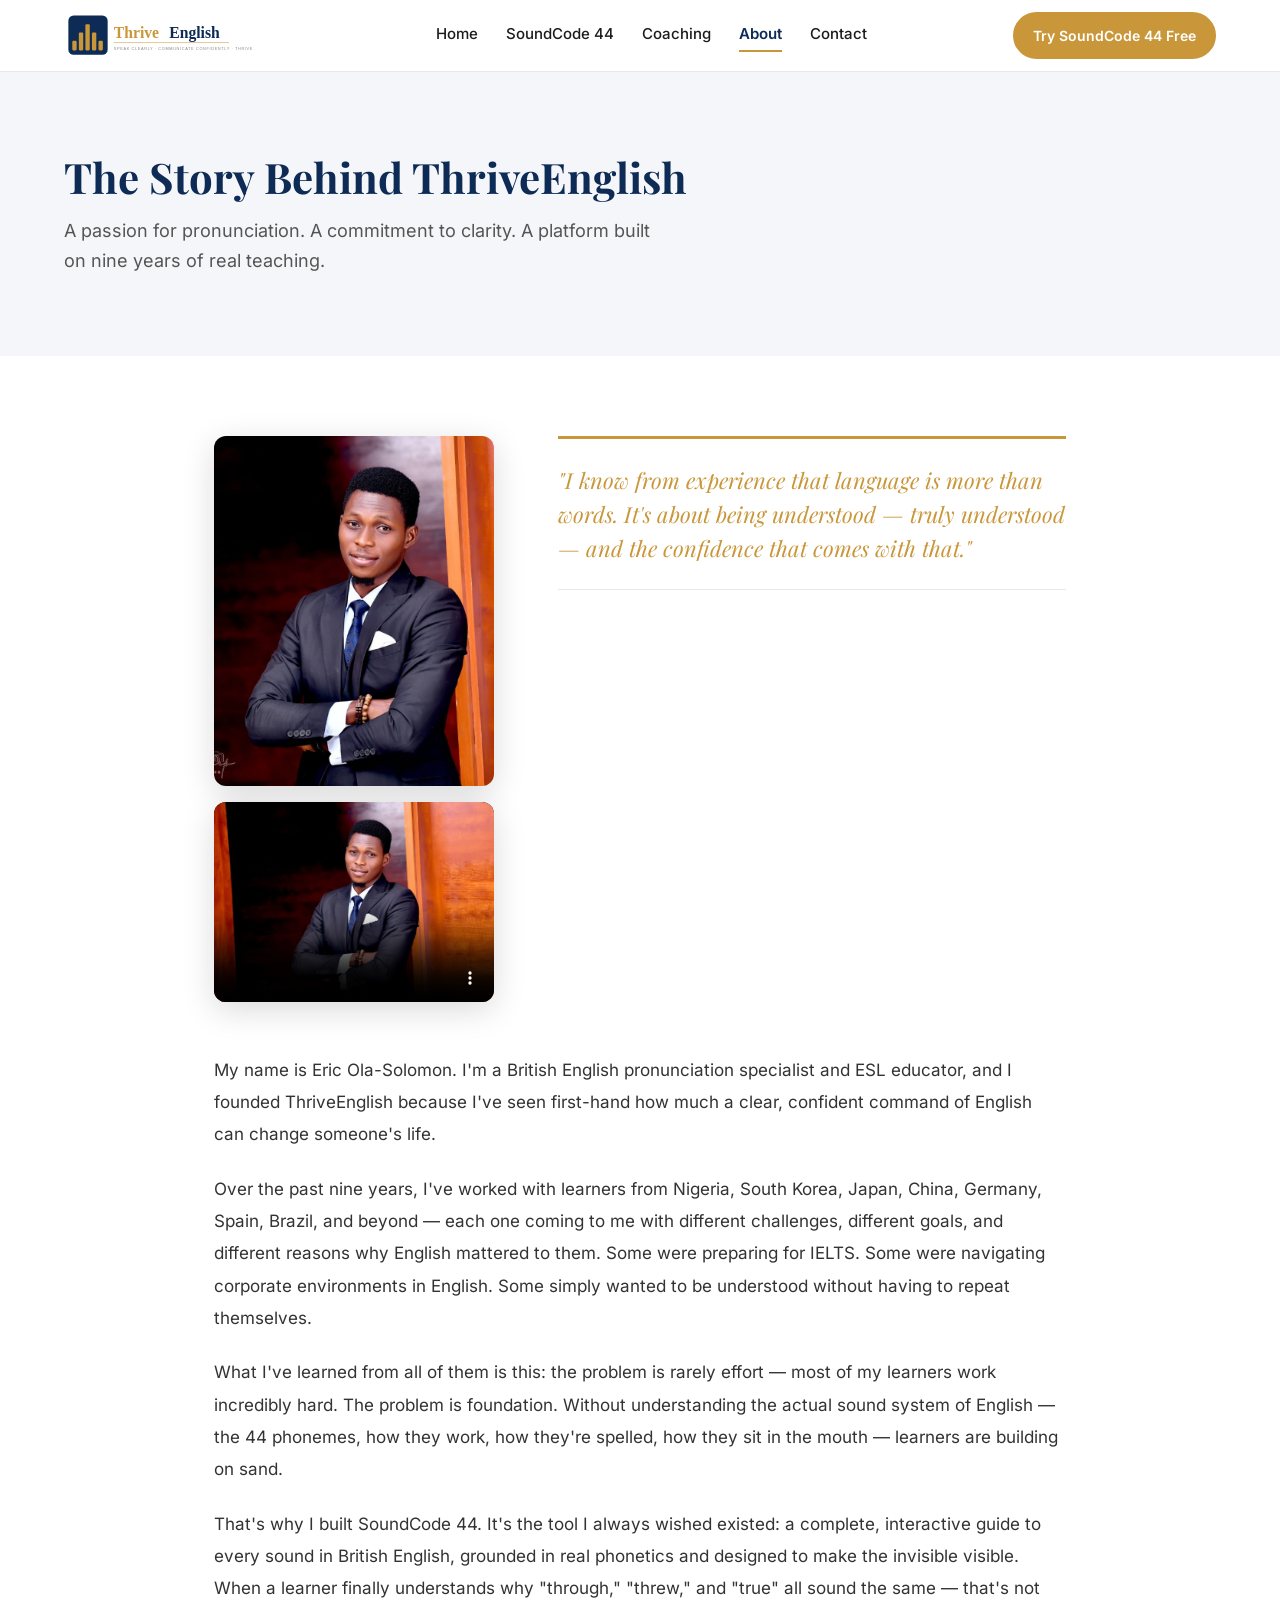
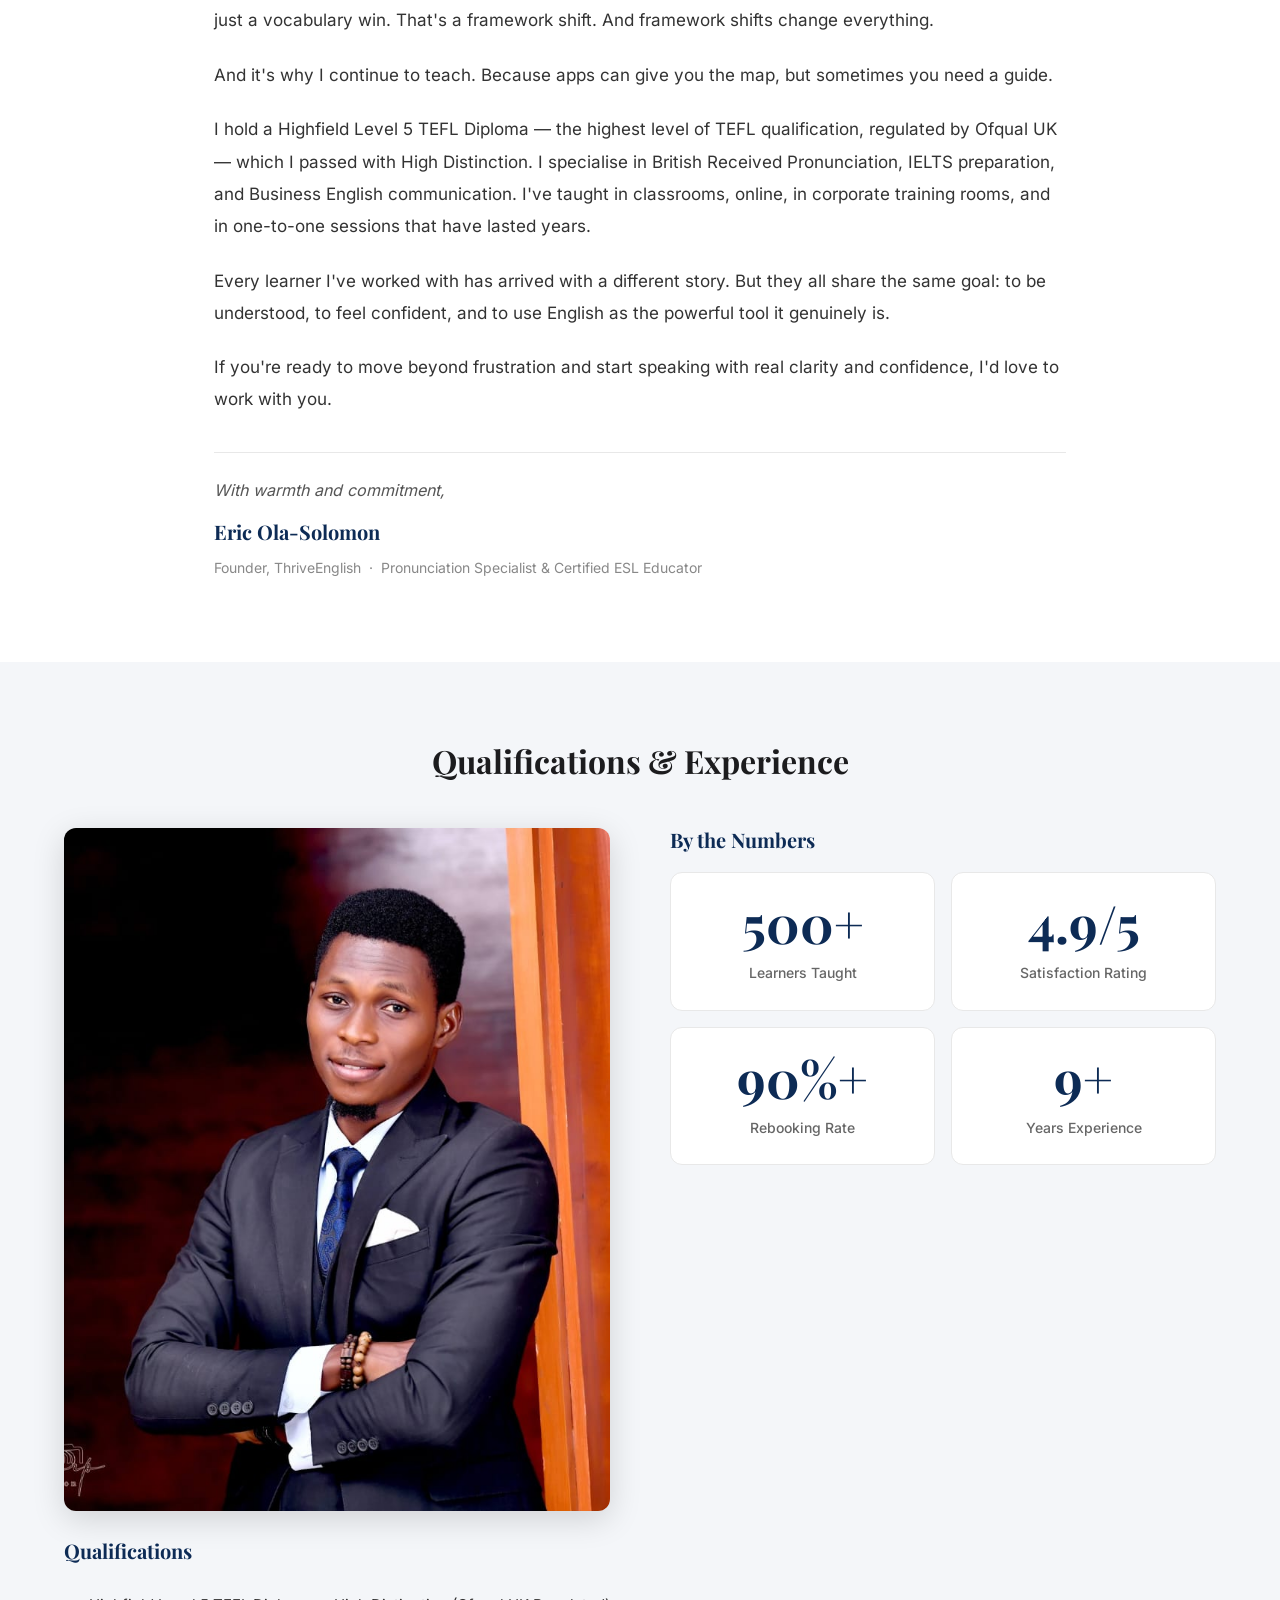
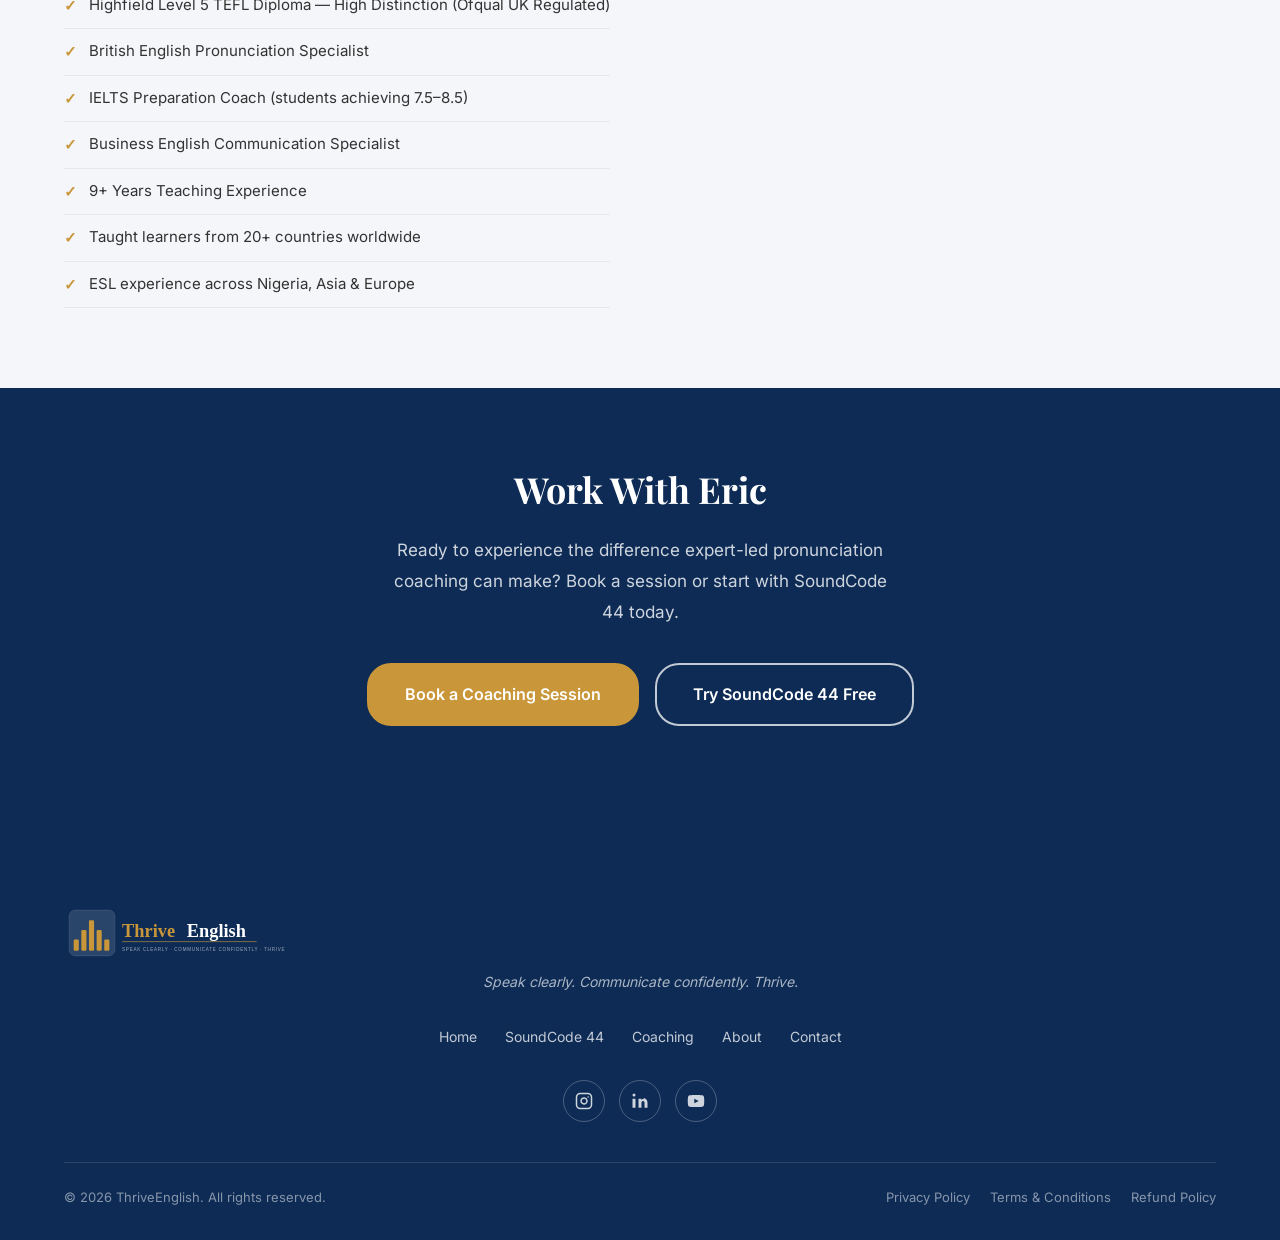
==== commit db4c1c98: "Fix headshot image path to use eric-portrait.jpg" ====
--- a/about.html
+++ b/about.html
@@ -63,13 +63,13 @@
         <!-- Top: photo + pull quote -->
         <div class="about-main-grid">
           <div class="fade-in">
-            <img src="img/eric-headshot.png"
+            <img src="img/eric-portrait.jpg"
                  alt="Eric Ola-Solomon &mdash; Pronunciation Specialist"
                  class="eric-photo"
                  style="aspect-ratio: 4/5; margin-bottom: 16px;">
             <video class="eric-video"
                    controls
-                   poster="img/eric-headshot.png"
+                   poster="img/eric-portrait.jpg"
                    preload="none">
               <source src="img/eric-intro.mp4" type="video/mp4">
               Your browser does not support HTML5 video.
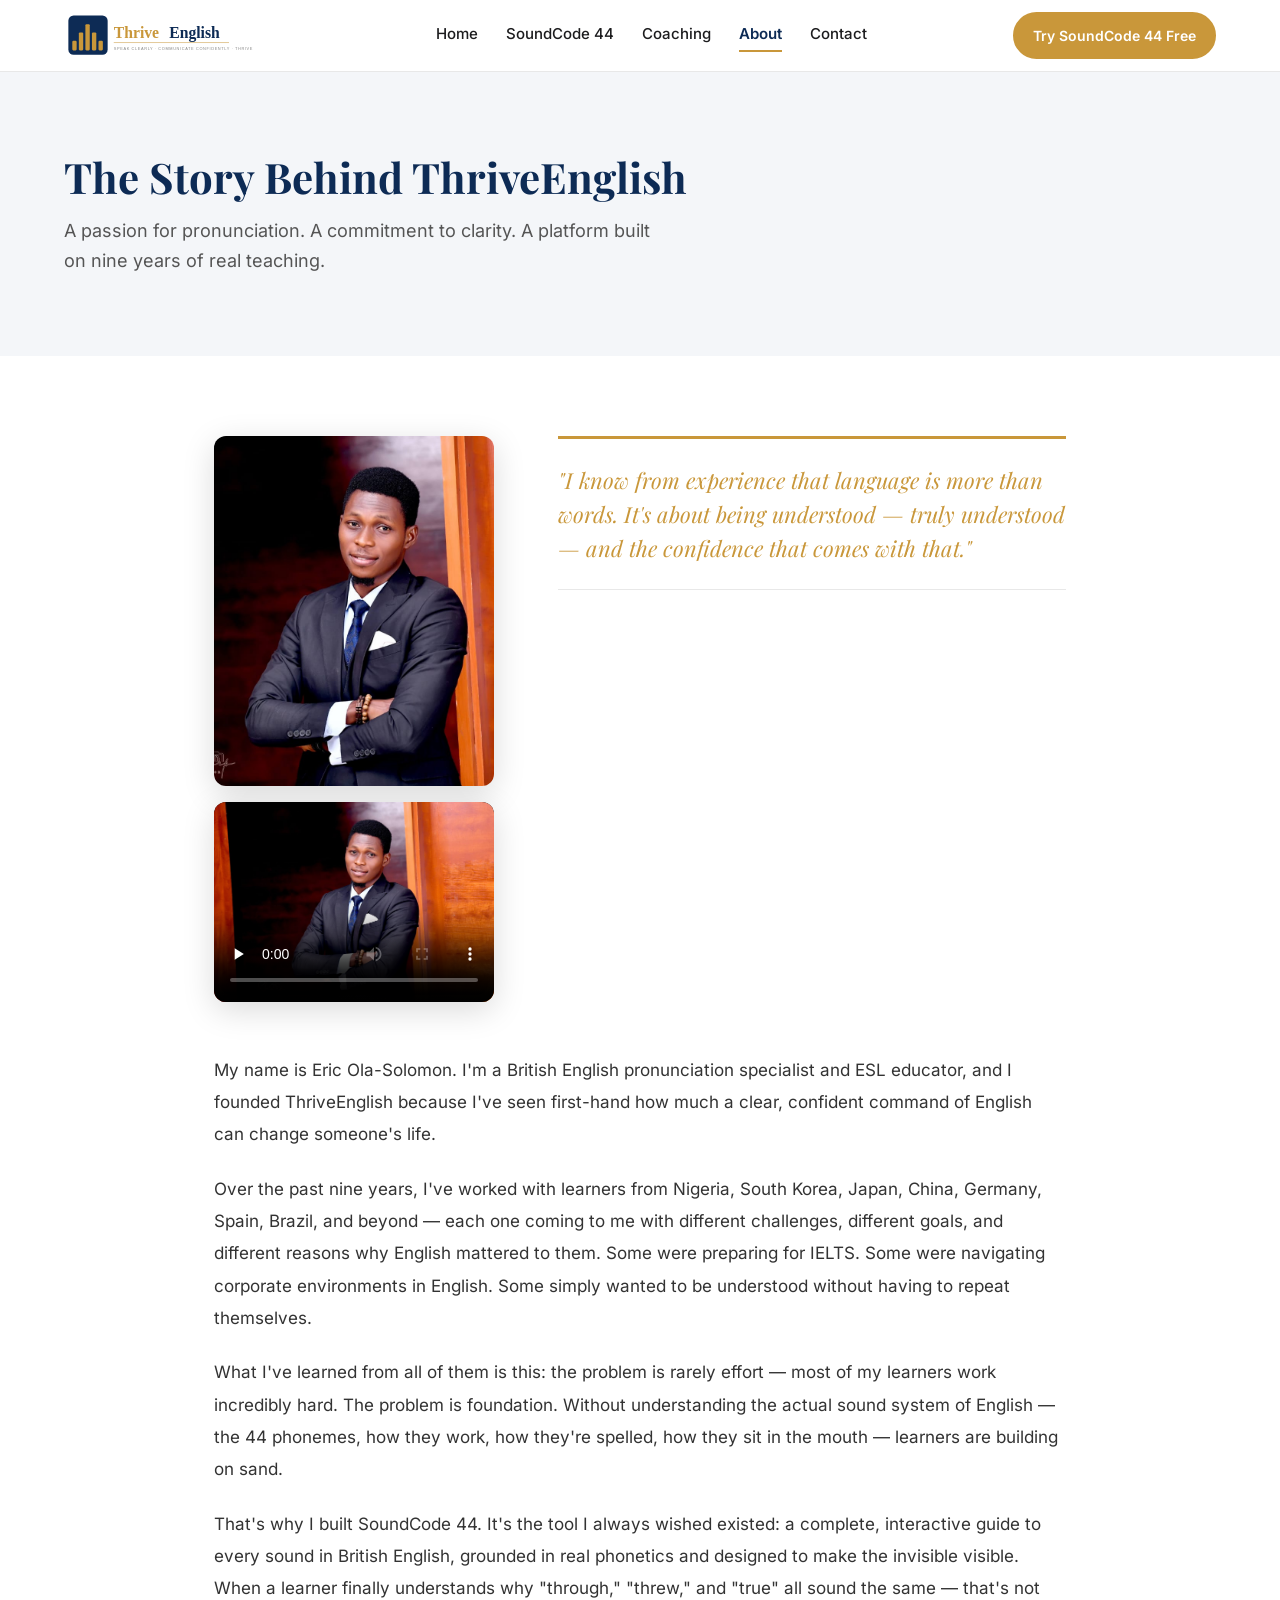
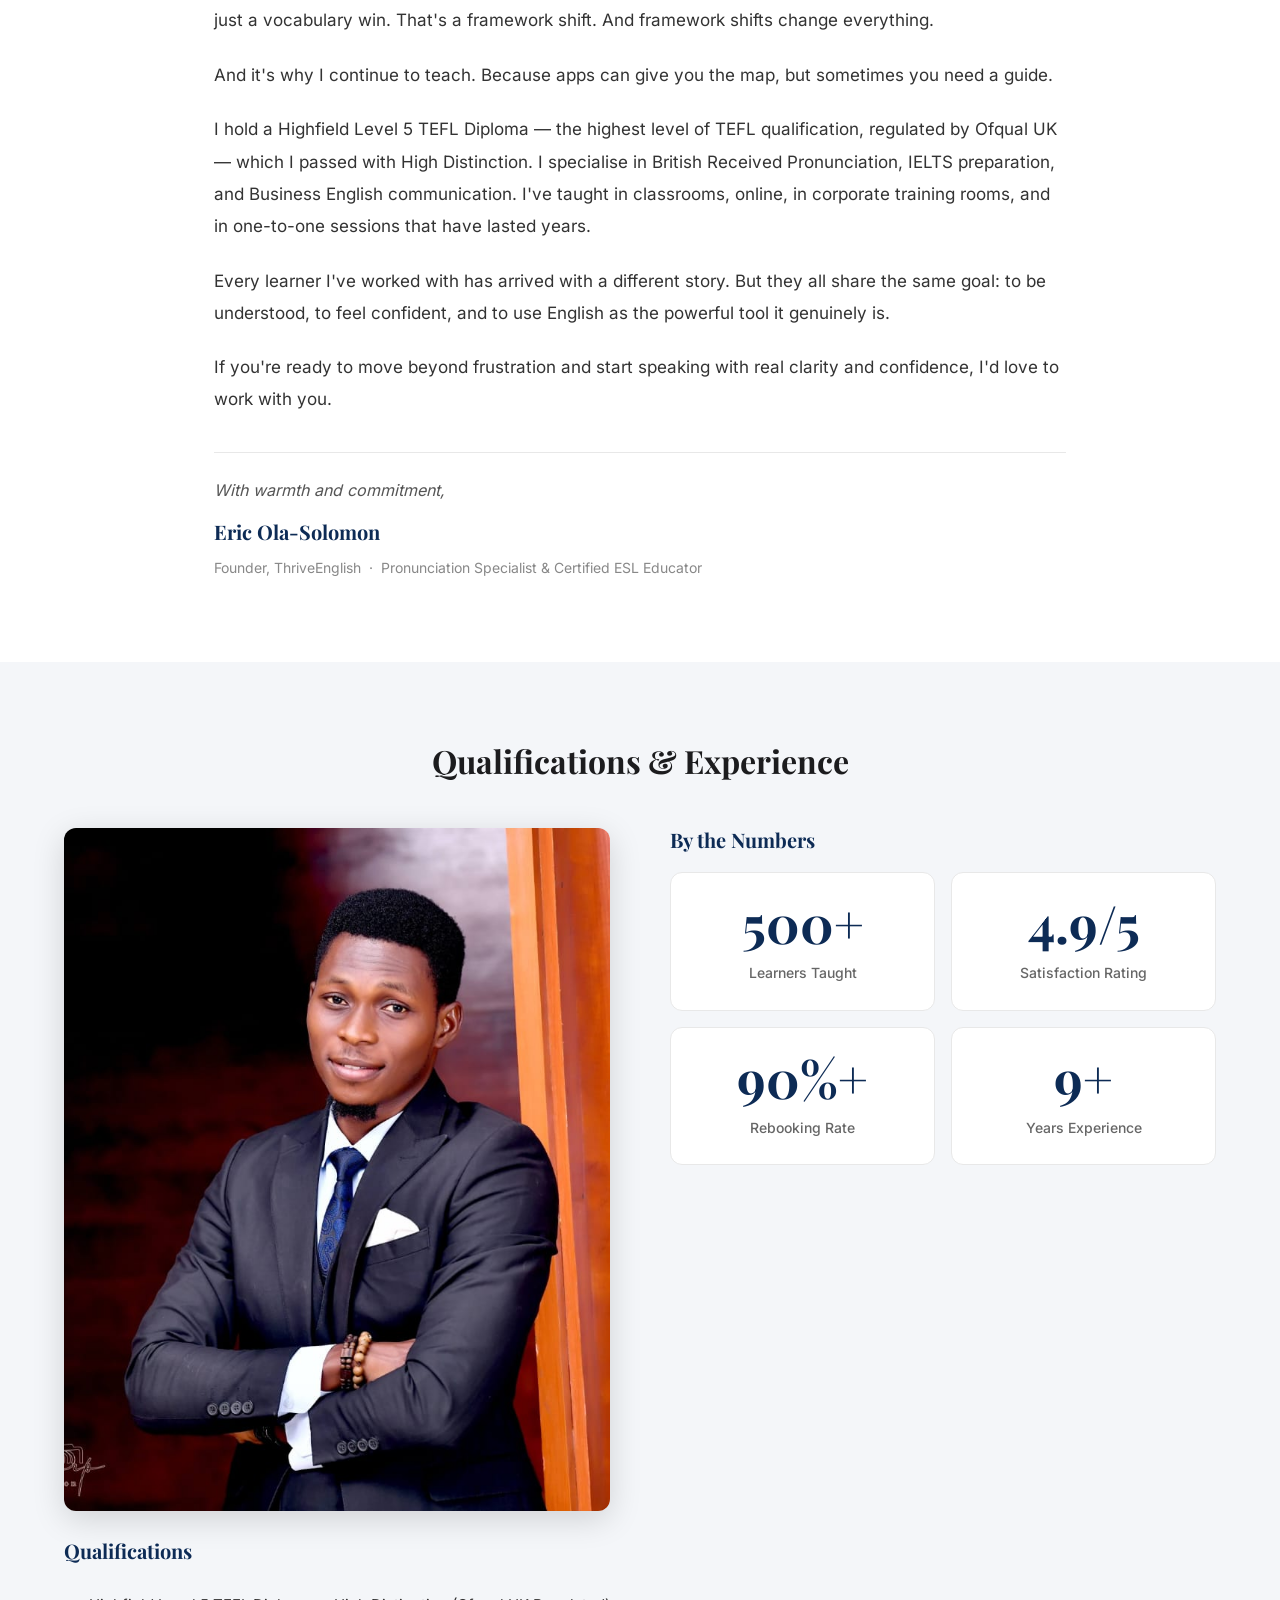
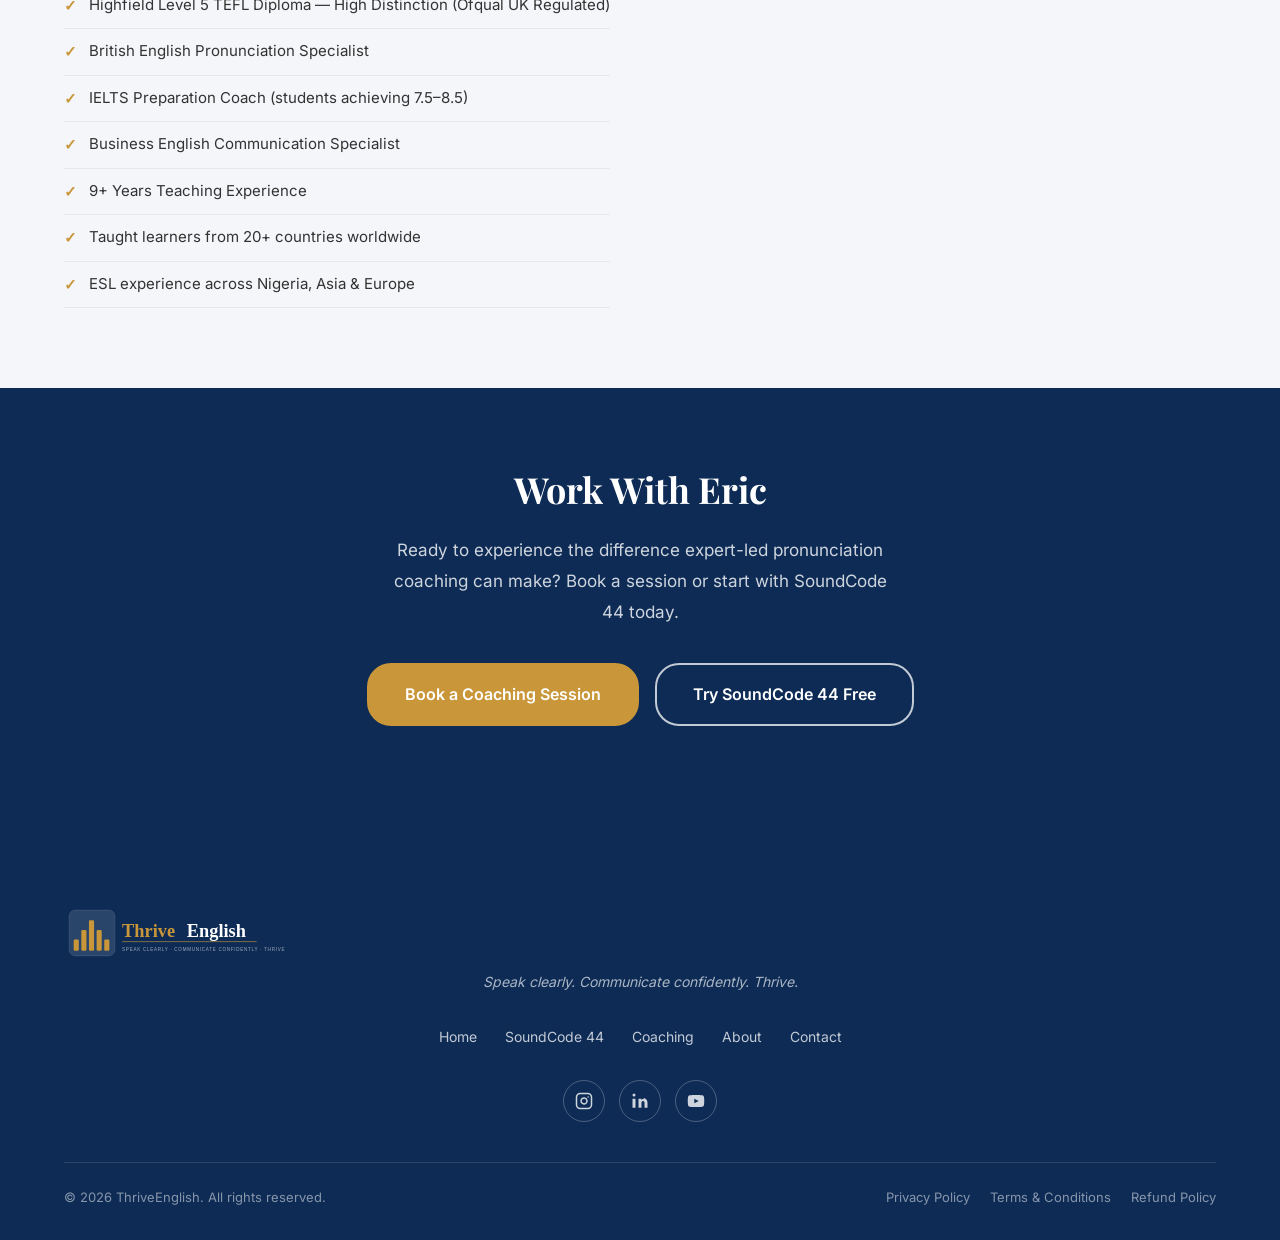
==== commit 369530be: "Add policy pages and update footer links" ====
--- a/about.html
+++ b/about.html
@@ -203,9 +203,9 @@
       <div class="footer-bottom">
         <p>&copy; 2026 ThriveEnglish. All rights reserved.</p>
         <div class="footer-legal">
-          <a href="#">Privacy Policy</a>
-          <a href="#">Terms &amp; Conditions</a>
-          <a href="#">Refund Policy</a>
+          <a href="privacy-policy.html">Privacy Policy</a>
+          <a href="terms.html">Terms &amp; Conditions</a>
+          <a href="refund-policy.html">Refund Policy</a>
         </div>
       </div>
     </div>
--- a/css/pages.css
+++ b/css/pages.css
@@ -391,6 +391,7 @@
 }
 
 .pricing-grid {
+  padding-top: 20px;
   display: grid;
   grid-template-columns: repeat(4, 1fr);
   gap: 20px;
@@ -408,7 +409,7 @@
 
 .pricing-badge {
   position: absolute;
-  top: -14px;
+  top: -18px;
   left: 50%;
   transform: translateX(-50%);
   background: var(--gold);
@@ -858,6 +859,7 @@
     padding: 0 20px 20px;
   }
   .pricing-grid {
+  padding-top: 20px;
     grid-template-columns: repeat(4, min(260px, 78vw));
     min-width: max-content;
     gap: 16px;
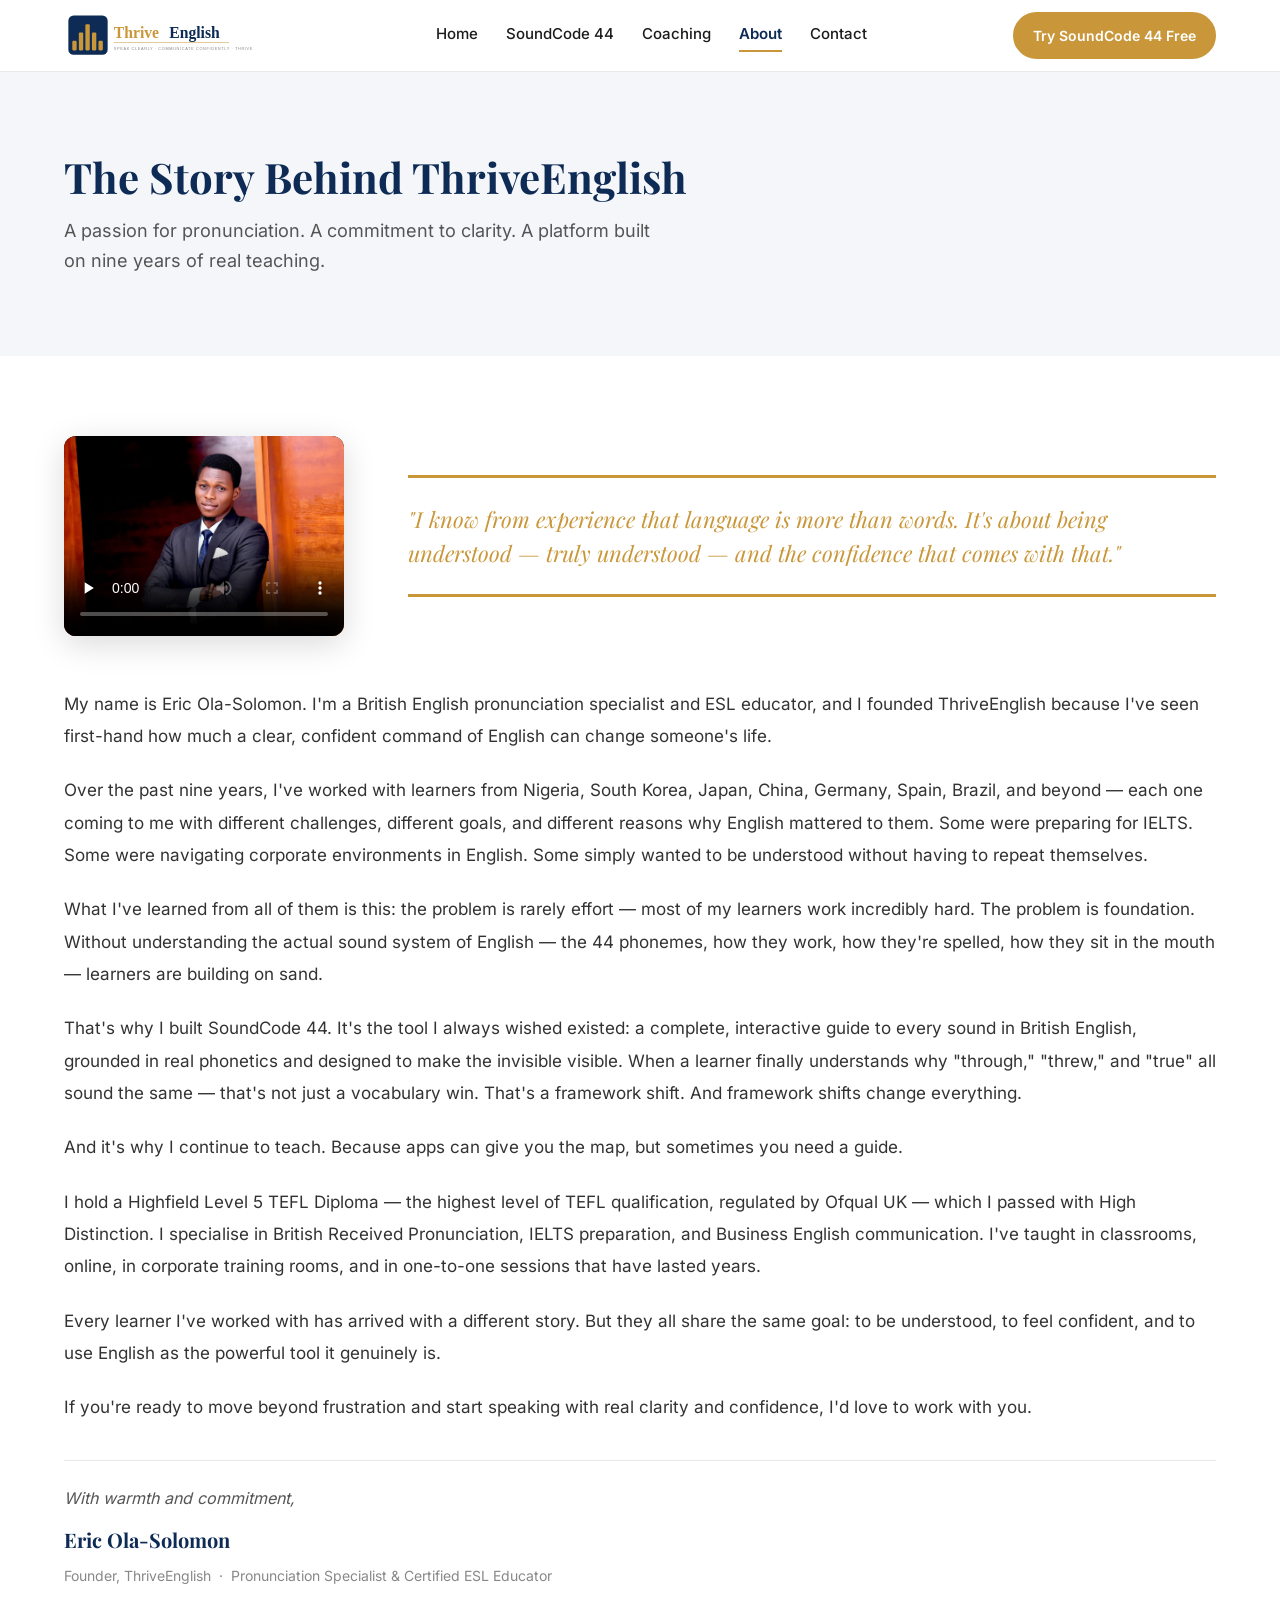
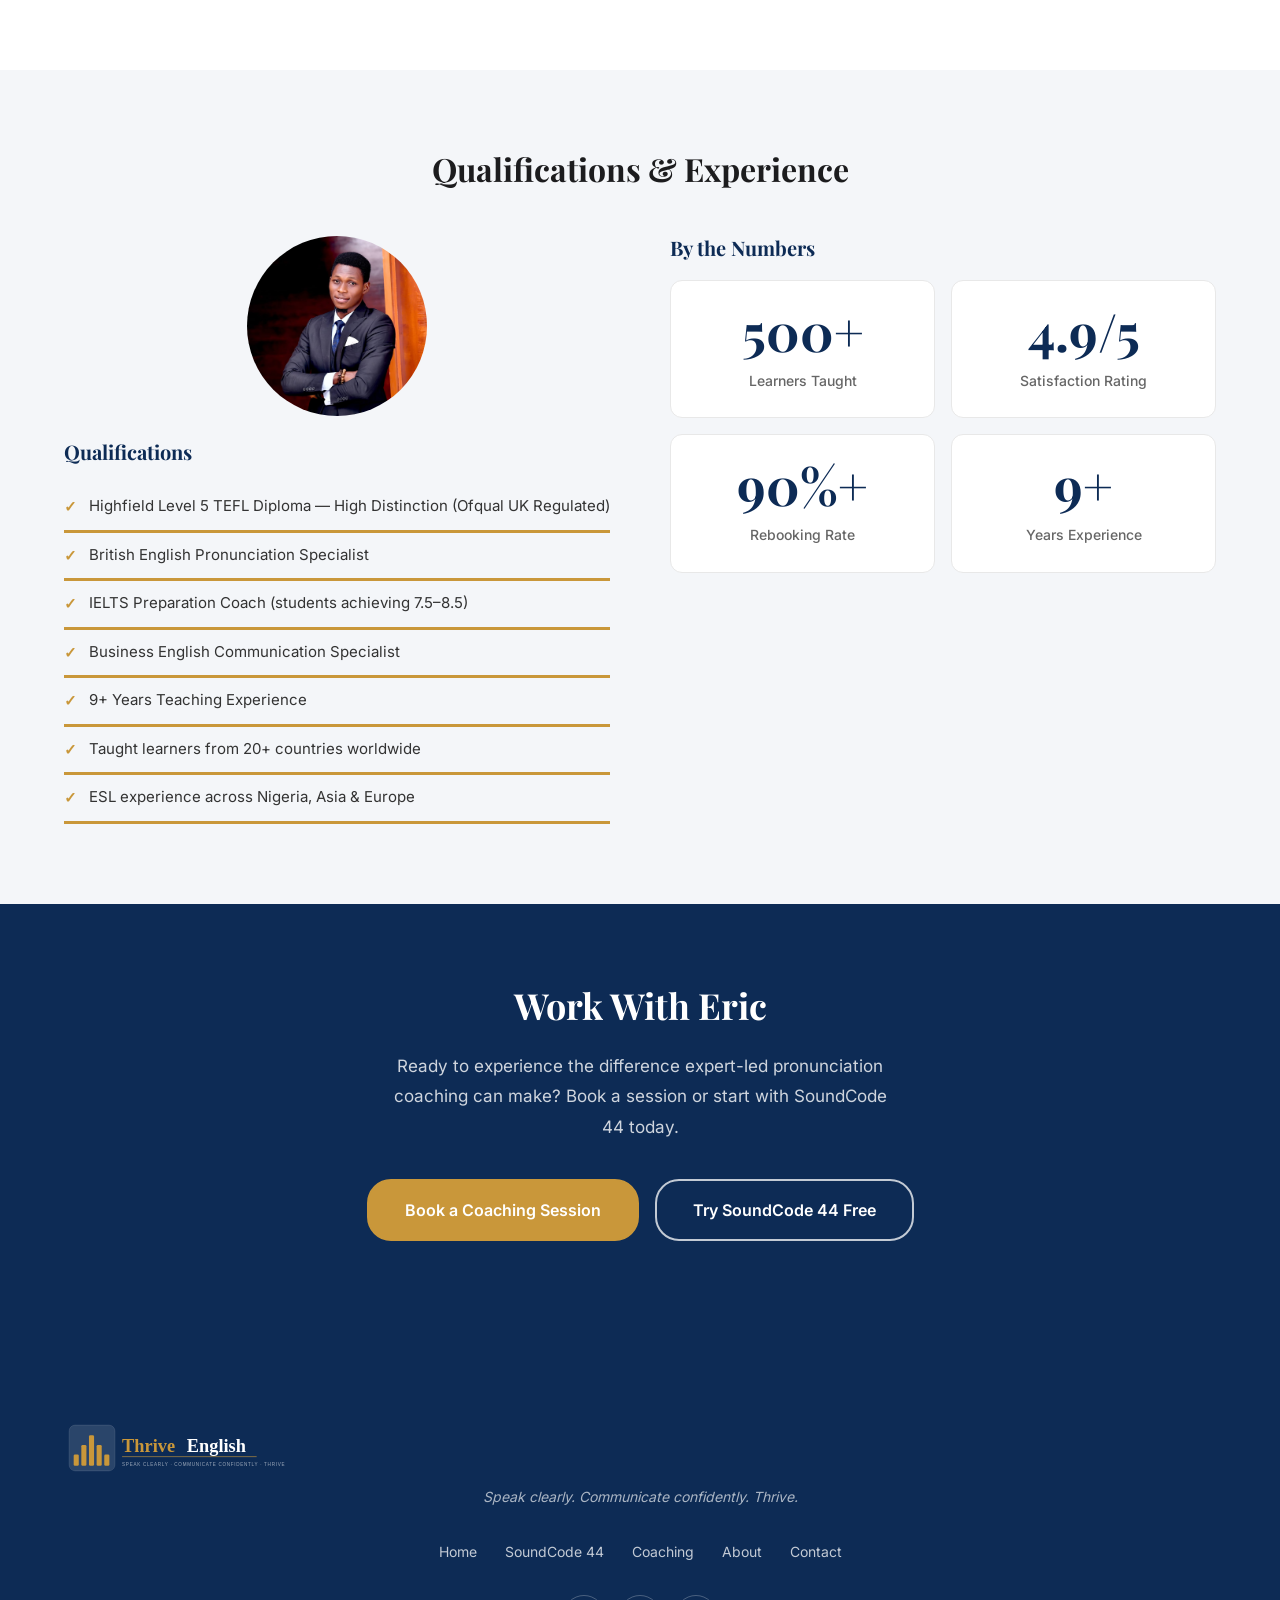
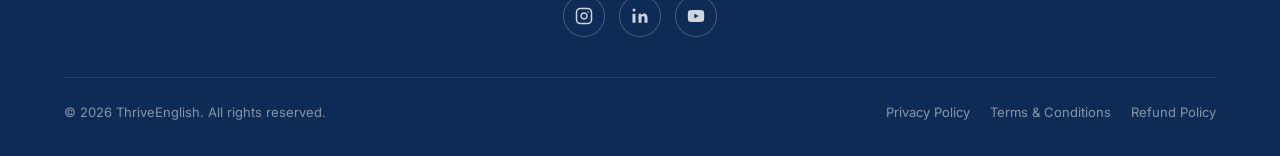
==== commit 52c67df9: "About page: fix layout, circular photo, pull quote alignment and border, remove width constraint" ====
--- a/about.html
+++ b/about.html
@@ -58,15 +58,11 @@
 
     <!-- MAIN ABOUT SECTION -->
     <section class="section bg-white">
-      <div class="container" style="max-width: 900px;">
+      <div class="container">
 
         <!-- Top: photo + pull quote -->
         <div class="about-main-grid">
           <div class="fade-in">
-            <img src="img/eric-portrait.jpg"
-                 alt="Eric Ola-Solomon &mdash; Pronunciation Specialist"
-                 class="eric-photo"
-                 style="aspect-ratio: 4/5; margin-bottom: 16px;">
             <video class="eric-video"
                    controls
                    poster="img/eric-portrait.jpg"
@@ -116,10 +112,7 @@
         </div>
         <div class="creds-grid">
           <div class="fade-in">
-            <img src="img/eric-portrait.jpg"
-                 alt="Eric Ola-Solomon"
-                 class="eric-photo"
-                 style="aspect-ratio: 4/5; margin-bottom: 28px;">
+              <img src="img/eric-portrait.jpg" alt="Eric Ola-Solomon" style="width: 180px; height: 180px; object-fit: cover; object-position: top; border-radius: 50%; display: block; margin: 0 auto 24px;">
             <h3>Qualifications</h3>
             <ul class="qual-list">
               <li>Highfield Level 5 TEFL Diploma &mdash; High Distinction (Ofqual UK Regulated)</li>
@@ -189,7 +182,7 @@
         <a href="contact.html">Contact</a>
       </nav>
       <div class="footer-social">
-        <a href="#" aria-label="Instagram">
+        <a href="https://instagram.com/thriveenglish_" aria-label="Instagram">
           <svg width="18" height="18" viewBox="0 0 24 24" fill="none" stroke="currentColor" stroke-width="2" stroke-linecap="round" stroke-linejoin="round"><rect x="2" y="2" width="20" height="20" rx="5"/><path d="M16 11.37A4 4 0 1 1 12.63 8 4 4 0 0 1 16 11.37z"/><line x1="17.5" y1="6.5" x2="17.51" y2="6.5"/></svg>
         </a>
         <a href="#" aria-label="LinkedIn">
--- a/css/pages.css
+++ b/css/pages.css
@@ -452,7 +452,7 @@
   font-size: 14px;
   color: #444;
   padding: 8px 0;
-  border-bottom: 1px solid var(--border);
+  border-bottom: 3px solid var(--gold);
   display: flex;
   align-items: flex-start;
   gap: 8px;
@@ -615,7 +615,7 @@
   display: grid;
   grid-template-columns: 280px 1fr;
   gap: 64px;
-  align-items: start;
+  align-items: center;
   margin-bottom: 52px;
 }
 
@@ -627,7 +627,7 @@
   line-height: 1.55;
   padding: 24px 0;
   border-top: 3px solid var(--gold);
-  border-bottom: 1px solid var(--border);
+  border-bottom: 3px solid var(--gold);
   margin-bottom: 0;
 }
 
@@ -679,7 +679,7 @@
   font-size: 15px;
   color: #333;
   padding: 11px 0;
-  border-bottom: 1px solid var(--border);
+  border-bottom: 3px solid var(--gold);
   line-height: 1.5;
 }
 .qual-list li::before {
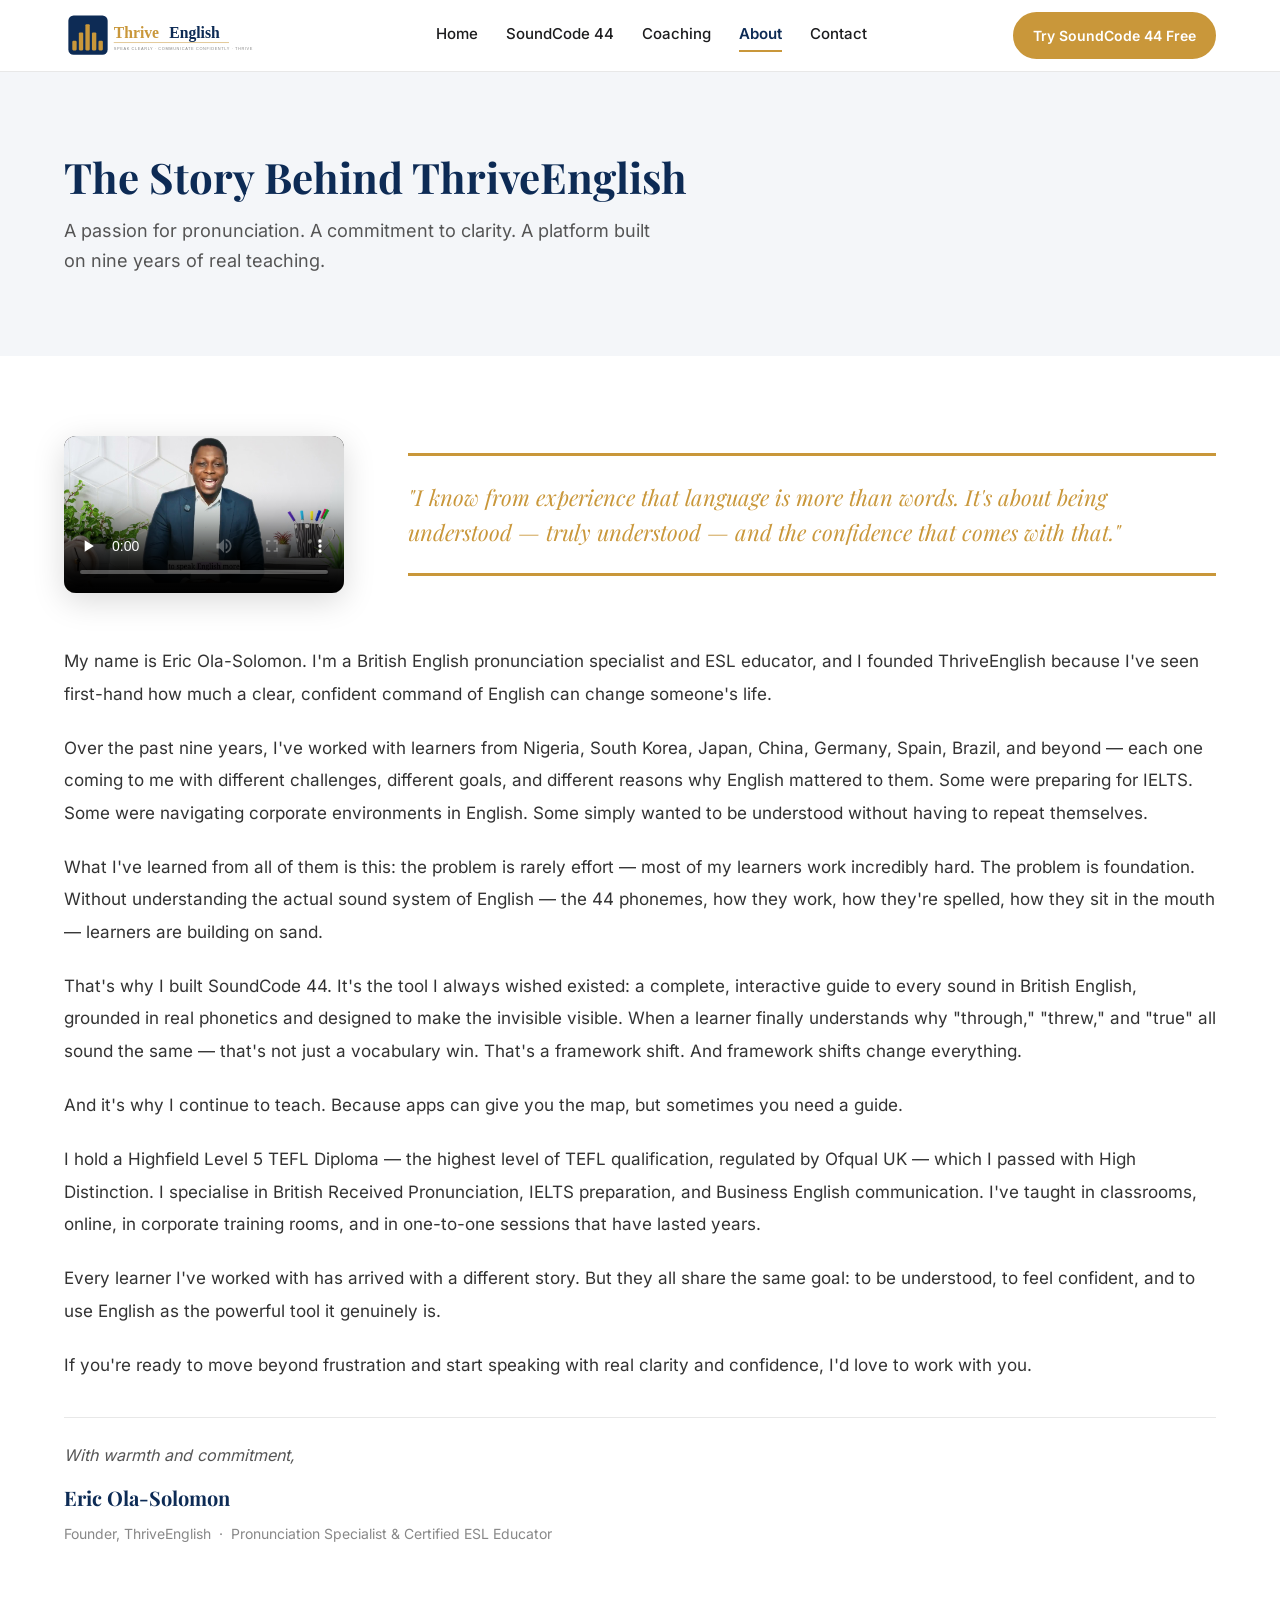
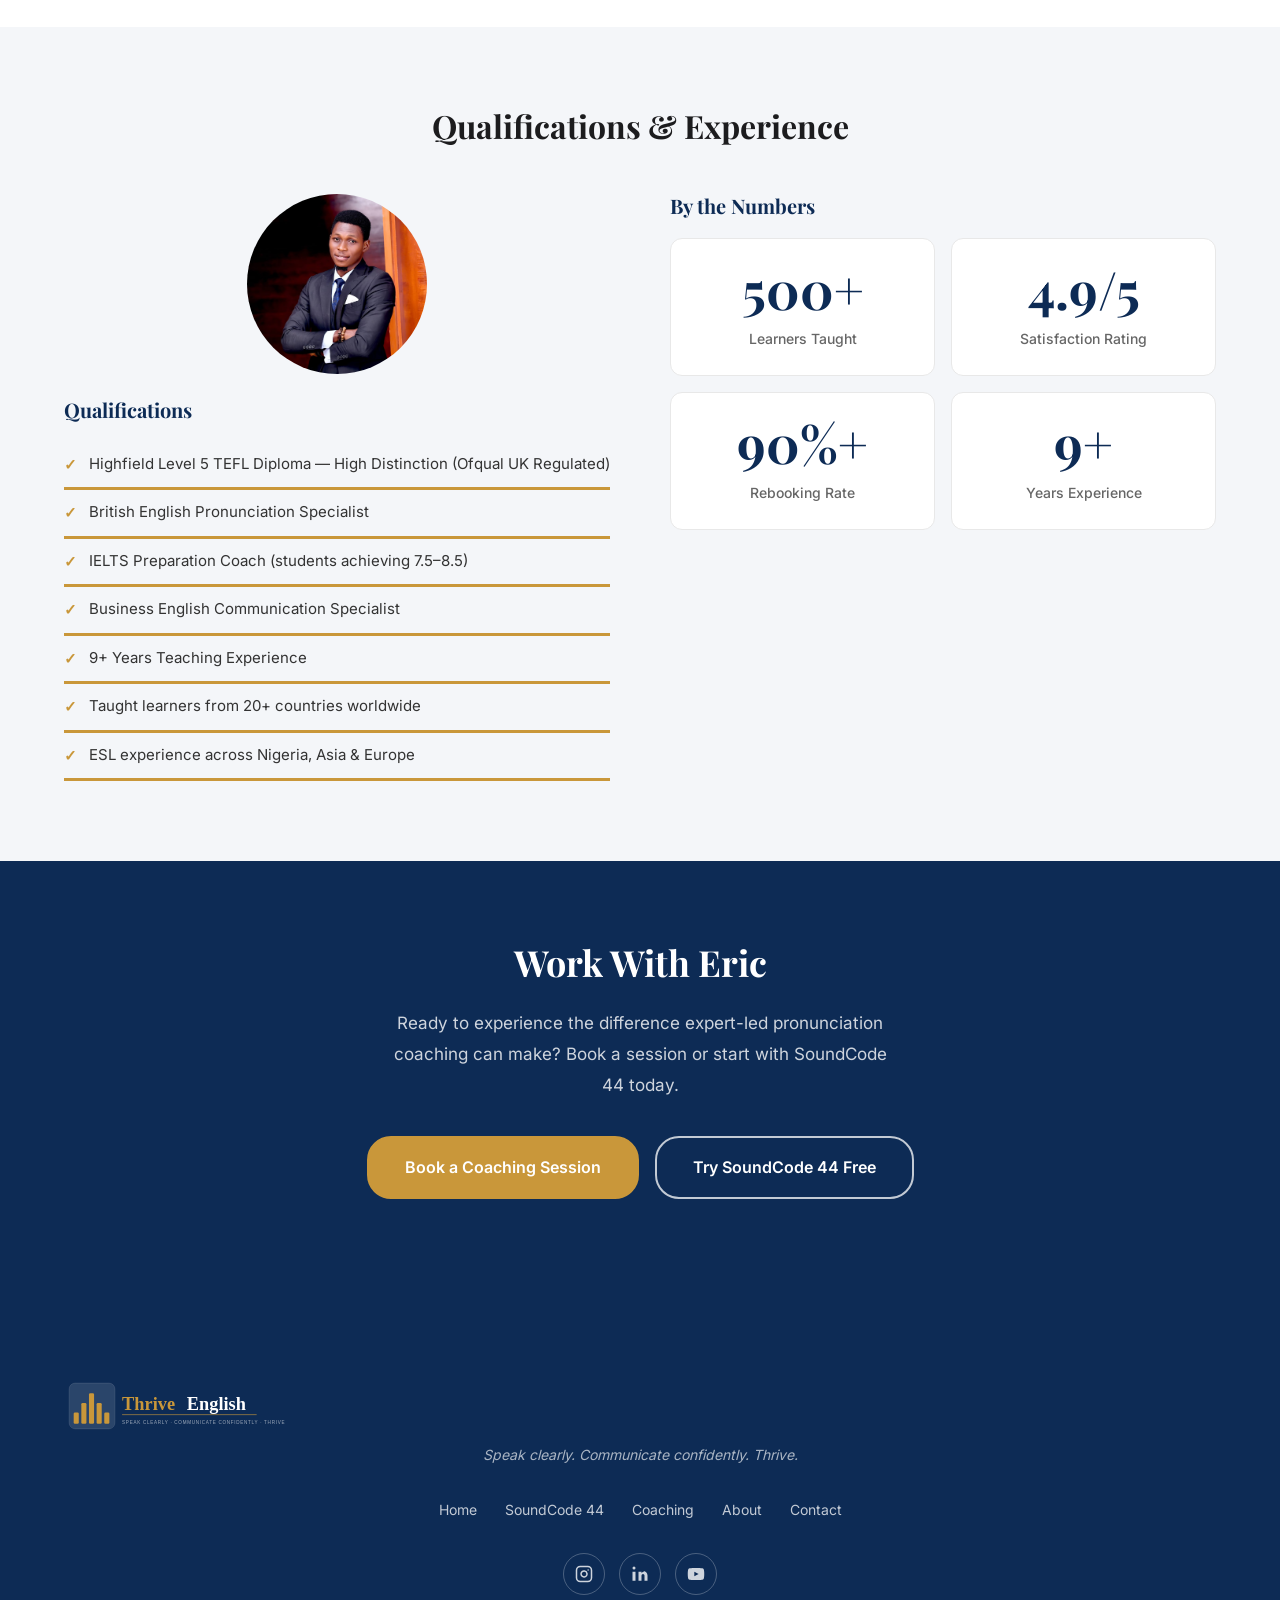
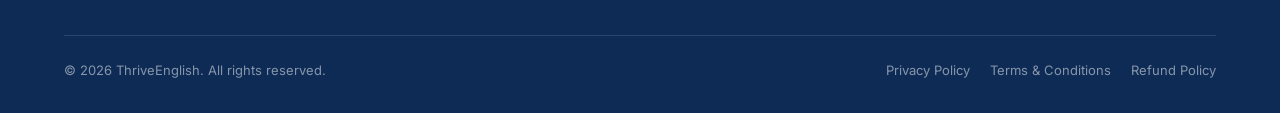
==== commit 6e032fb7: "About page: use video frame as poster thumbnail" ====
--- a/about.html
+++ b/about.html
@@ -65,7 +65,7 @@
           <div class="fade-in">
             <video class="eric-video"
                    controls
-                   poster="img/eric-portrait.jpg"
+                   poster="img/thumb_3s.jpg"
                    preload="none">
               <source src="img/eric-intro.mp4" type="video/mp4">
               Your browser does not support HTML5 video.
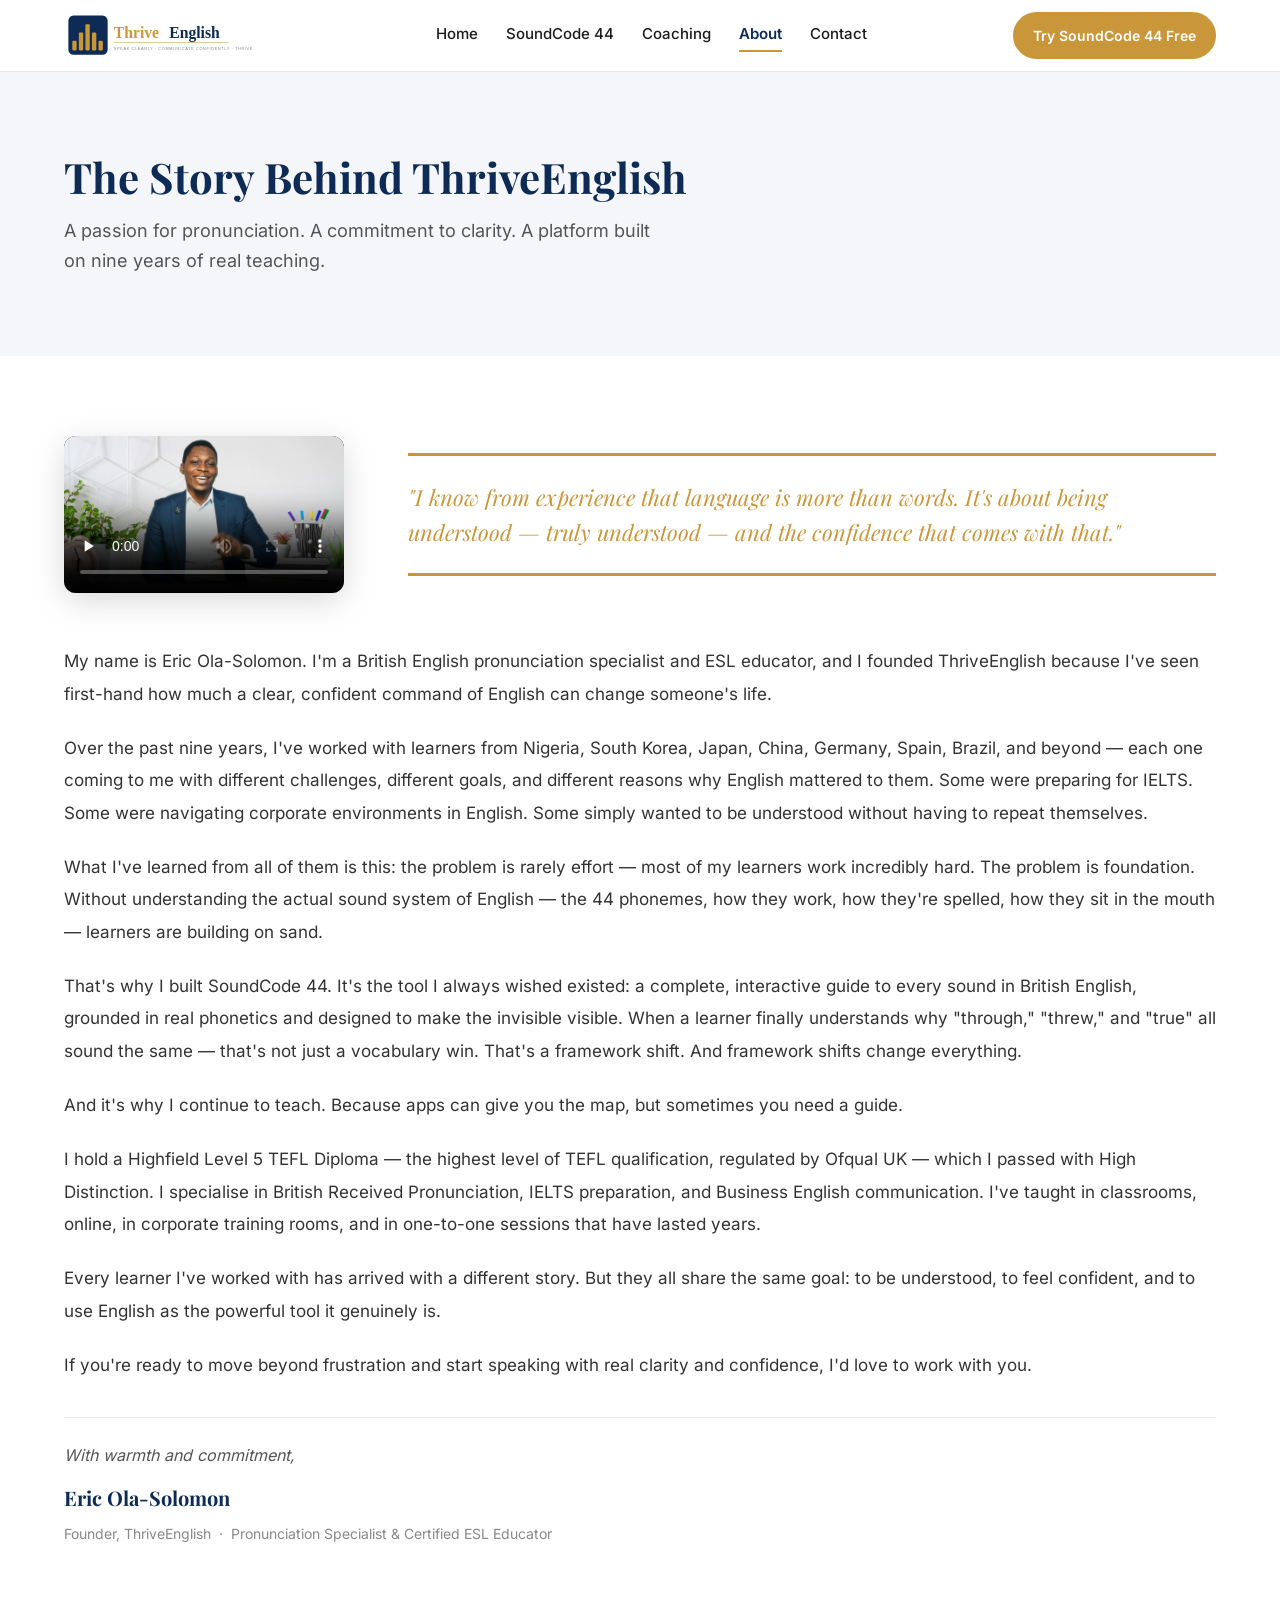
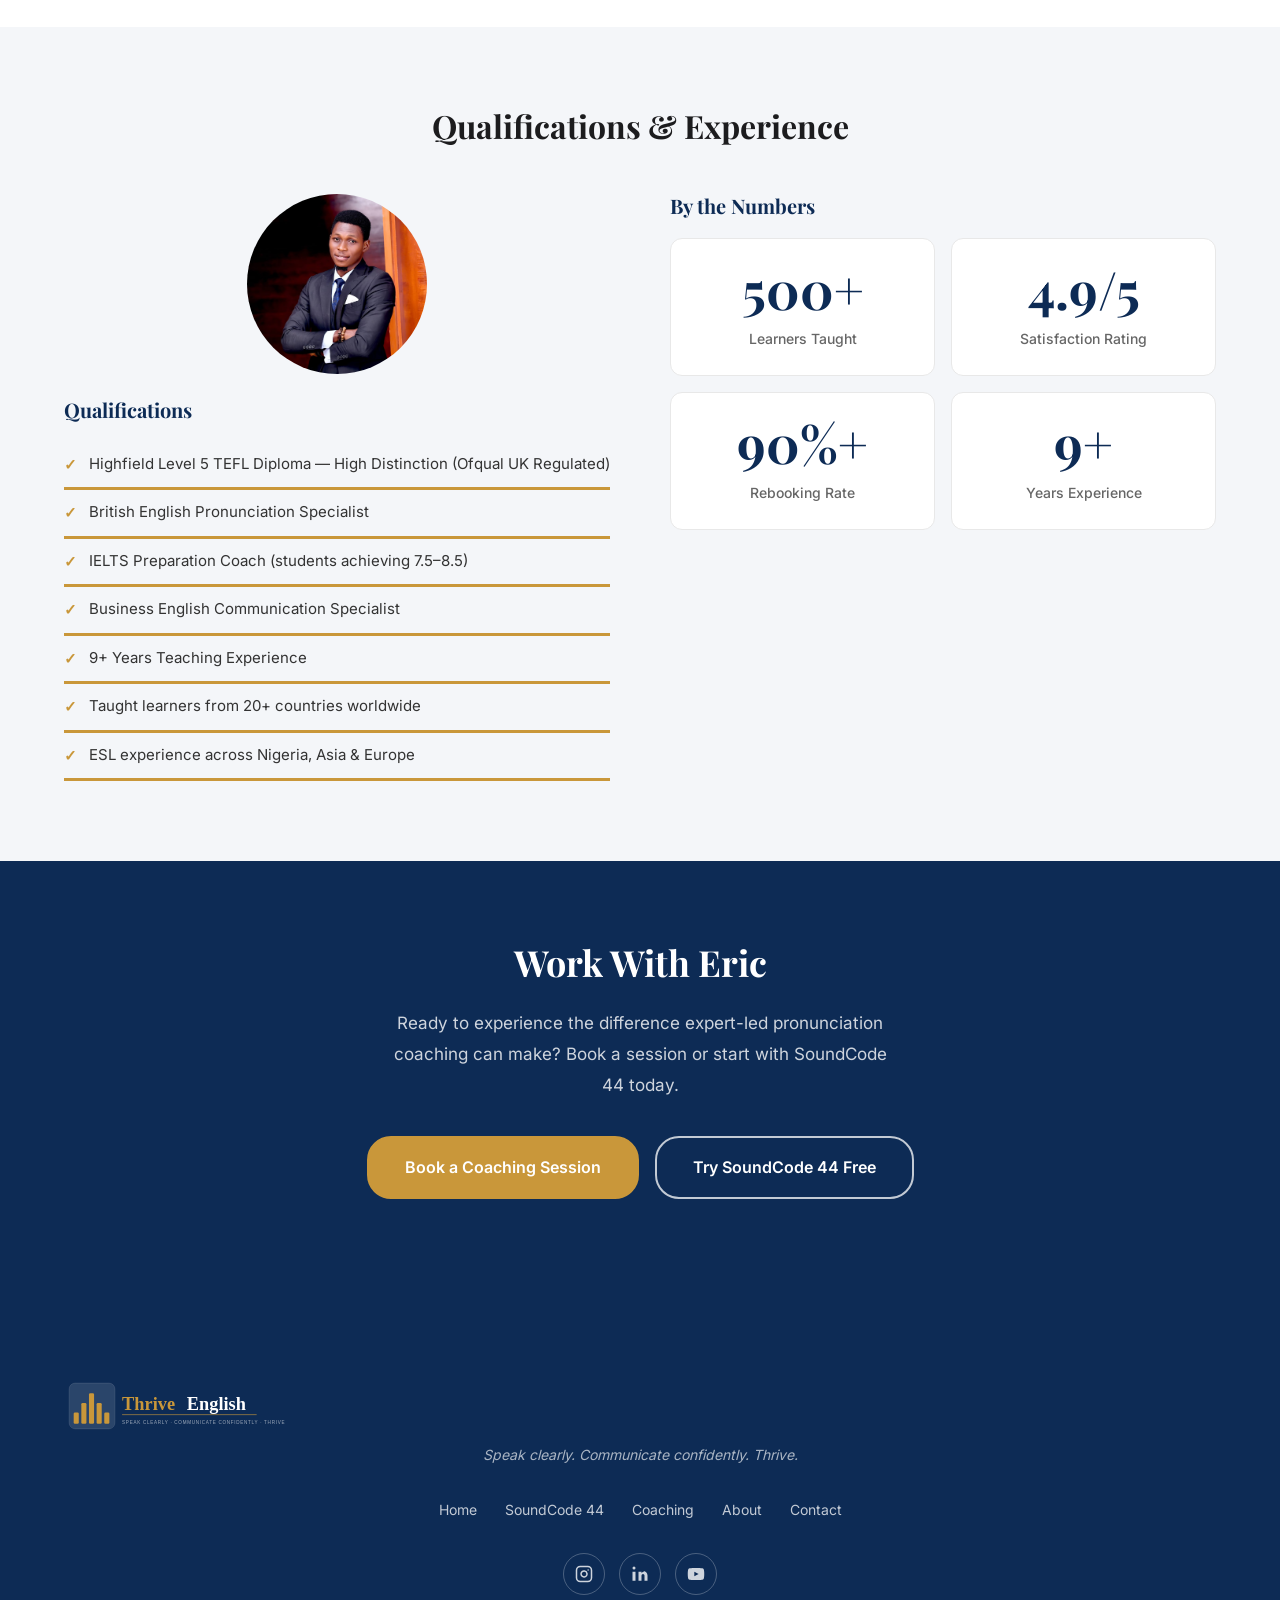
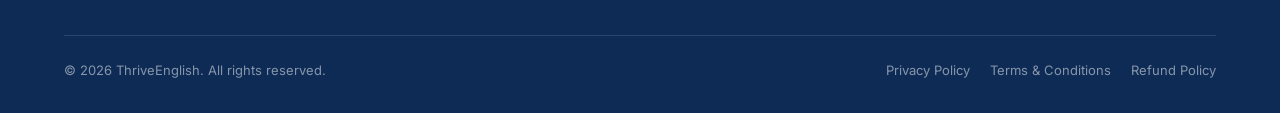
==== commit c4af3f2e: "About page: update video thumbnail to clean frame without subtitles" ====
--- a/about.html
+++ b/about.html
@@ -65,7 +65,7 @@
           <div class="fade-in">
             <video class="eric-video"
                    controls
-                   poster="img/thumb_3s.jpg"
+                   poster="img/video-thumbnail.jpg"
                    preload="none">
               <source src="img/eric-intro.mp4" type="video/mp4">
               Your browser does not support HTML5 video.
